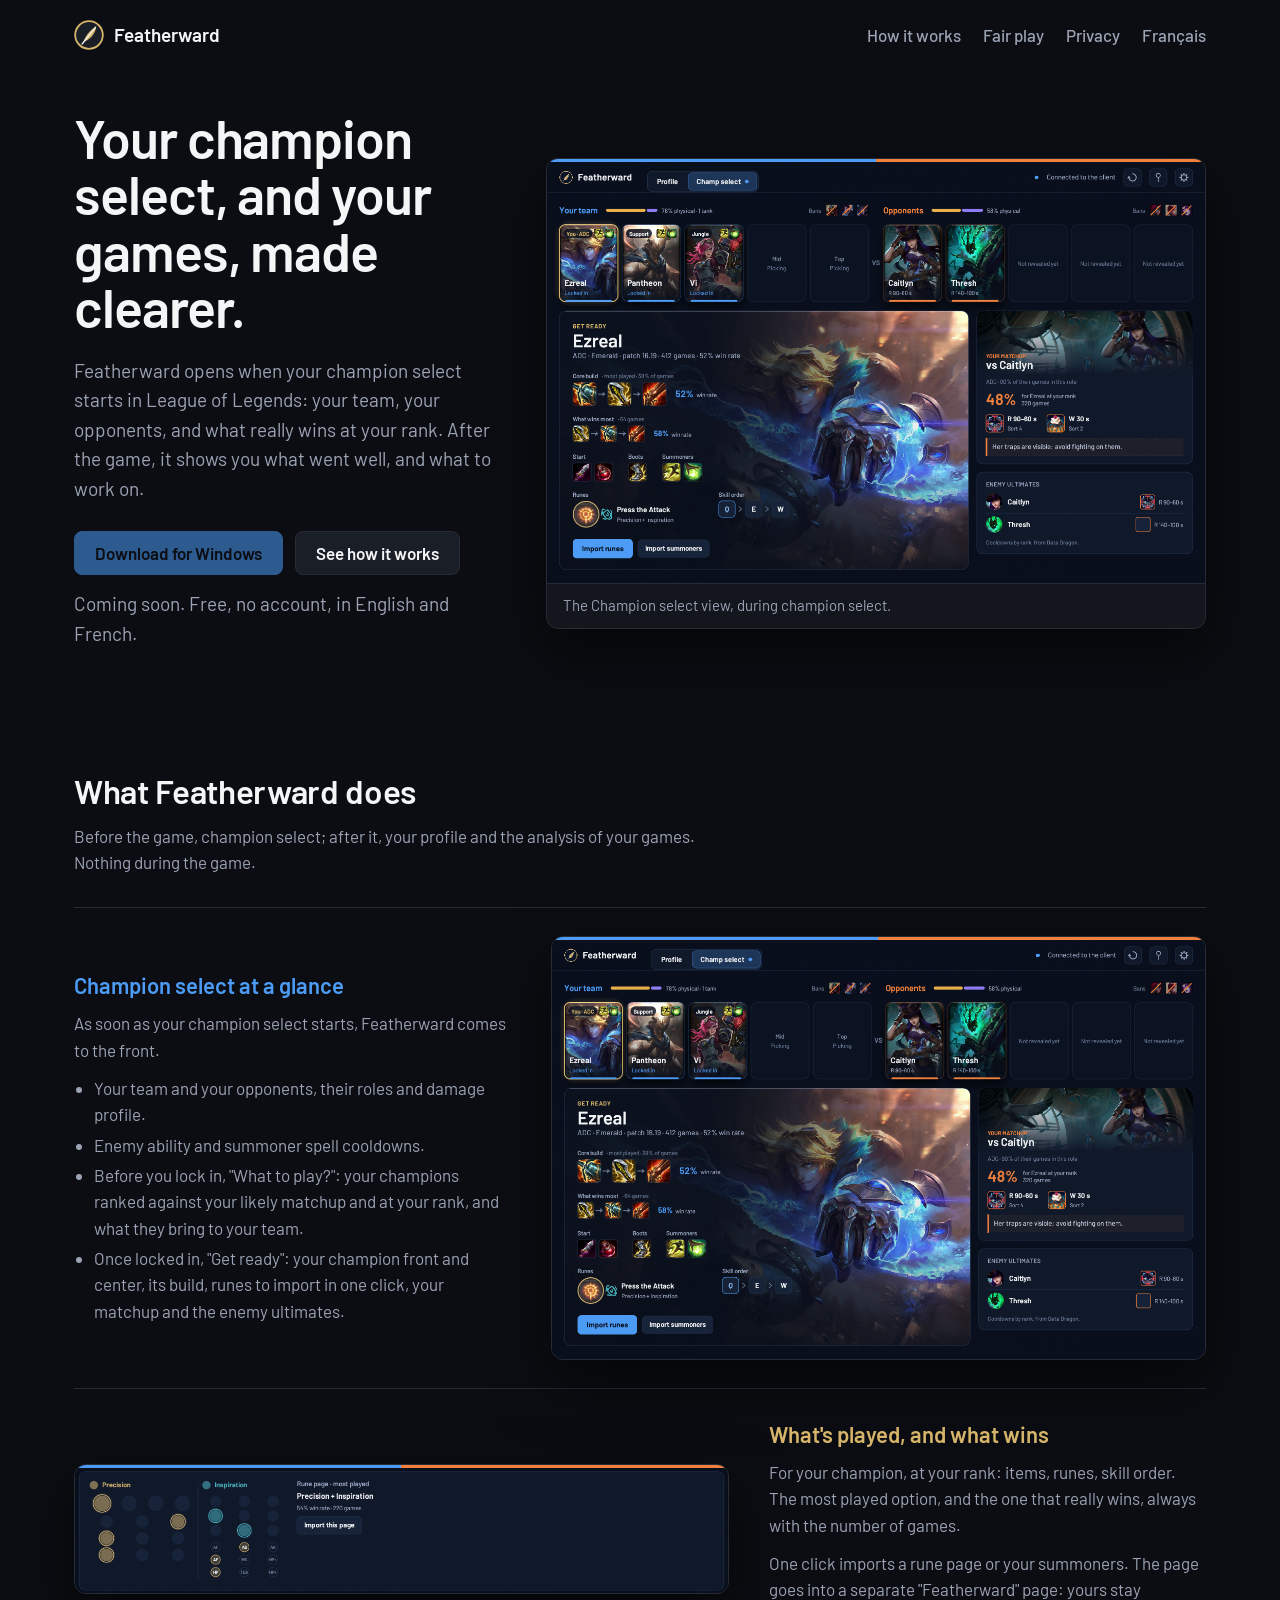
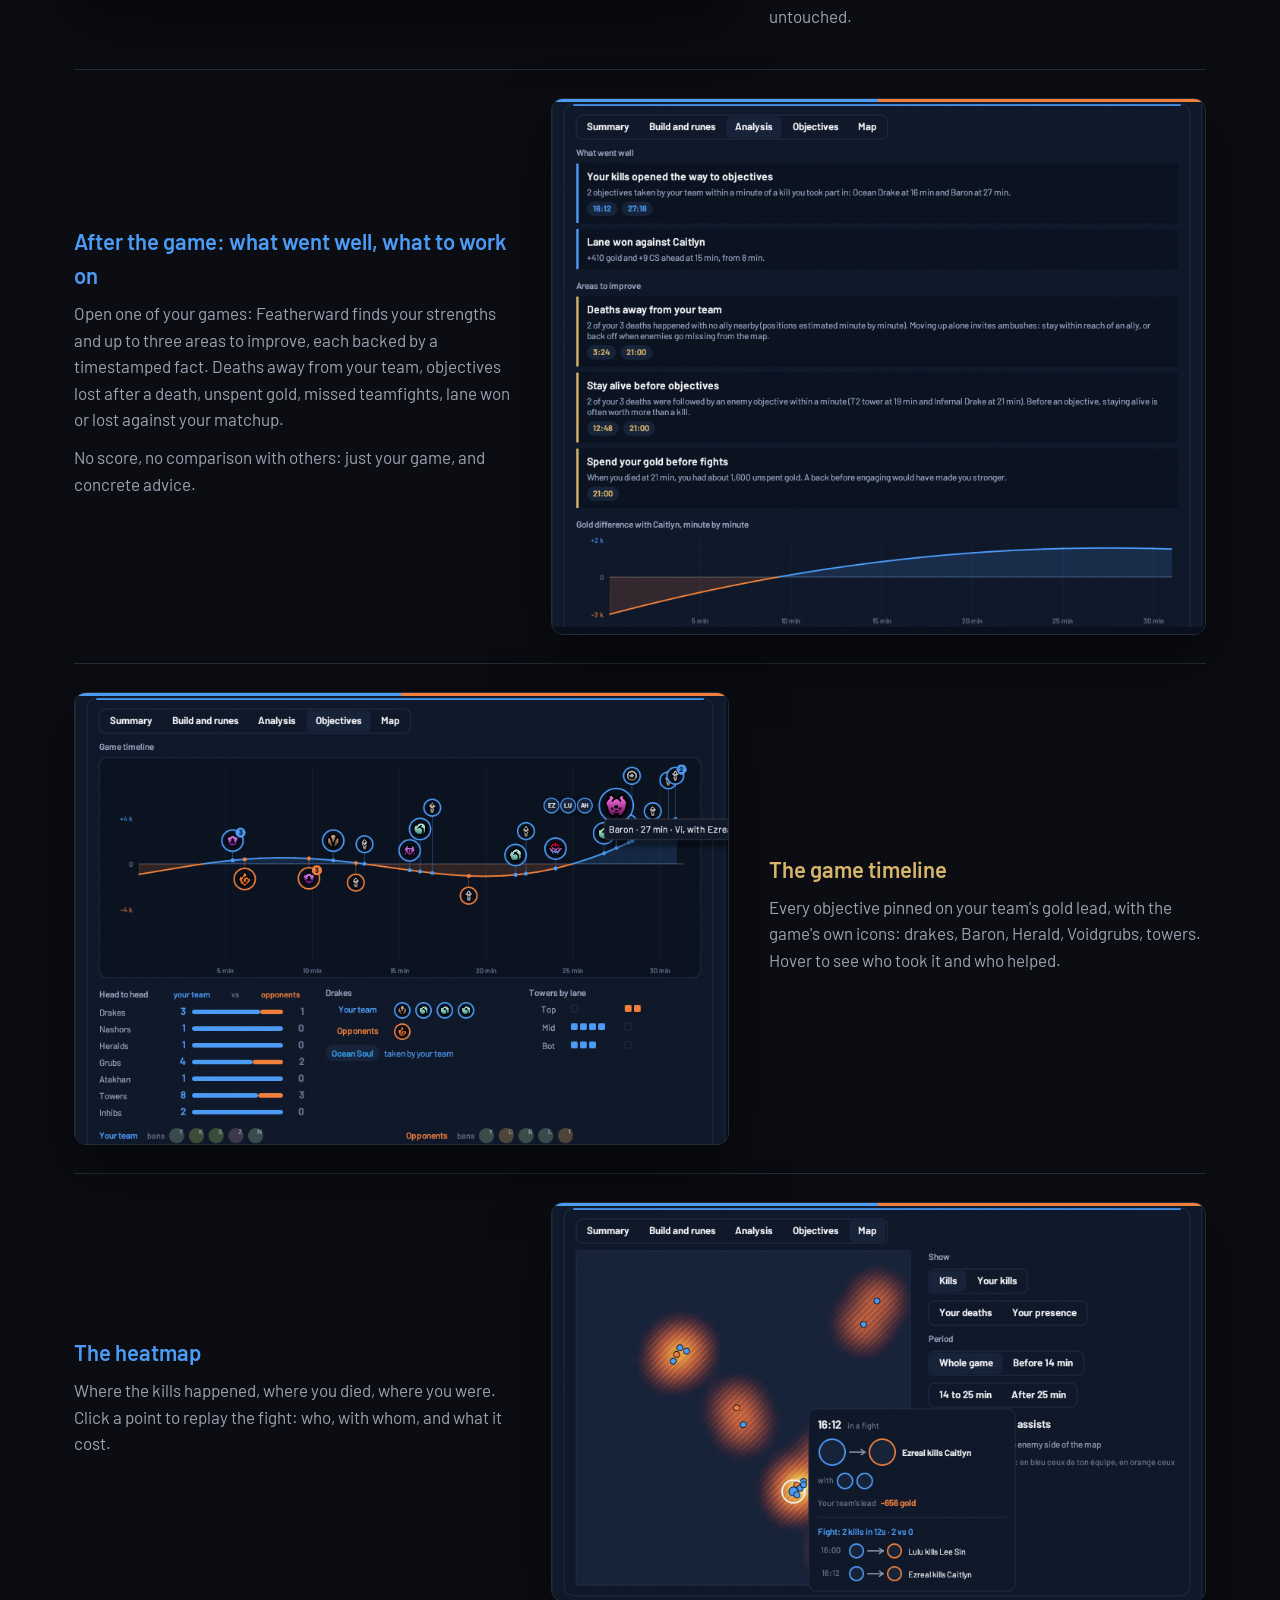
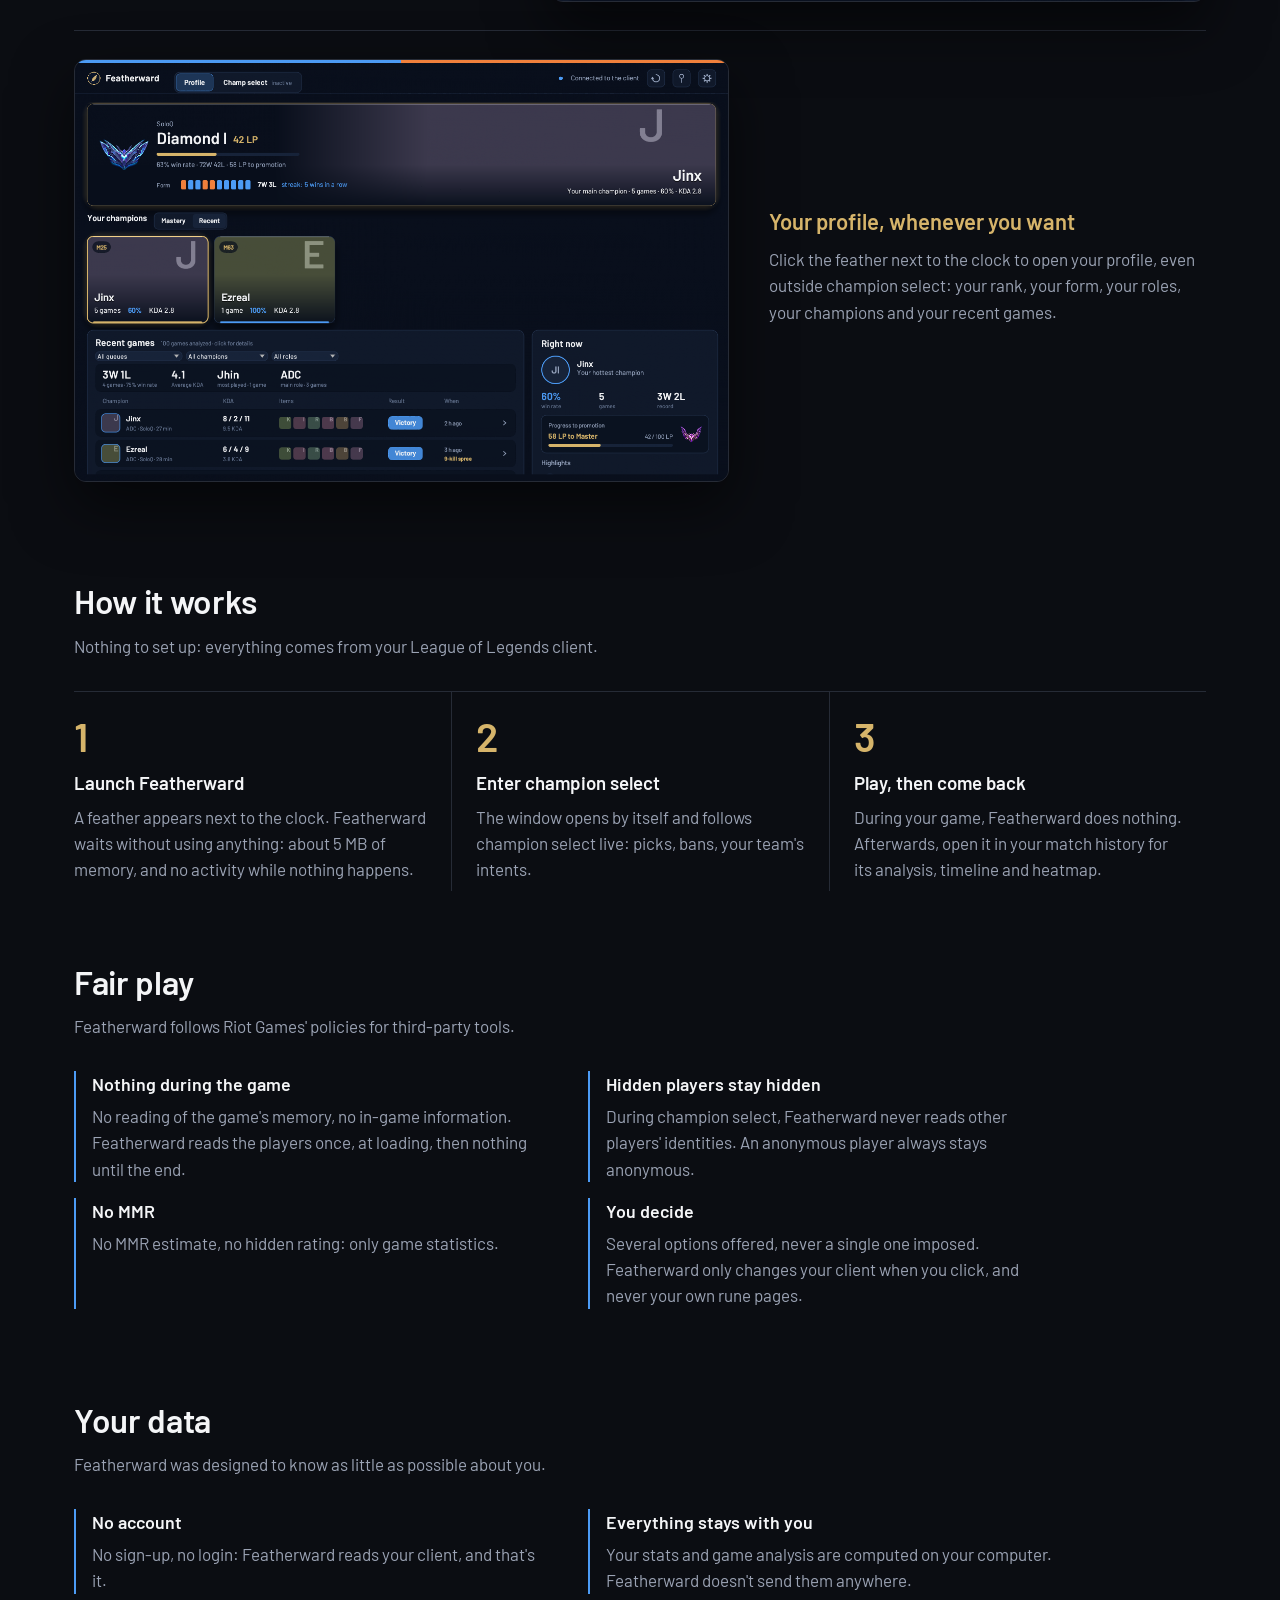
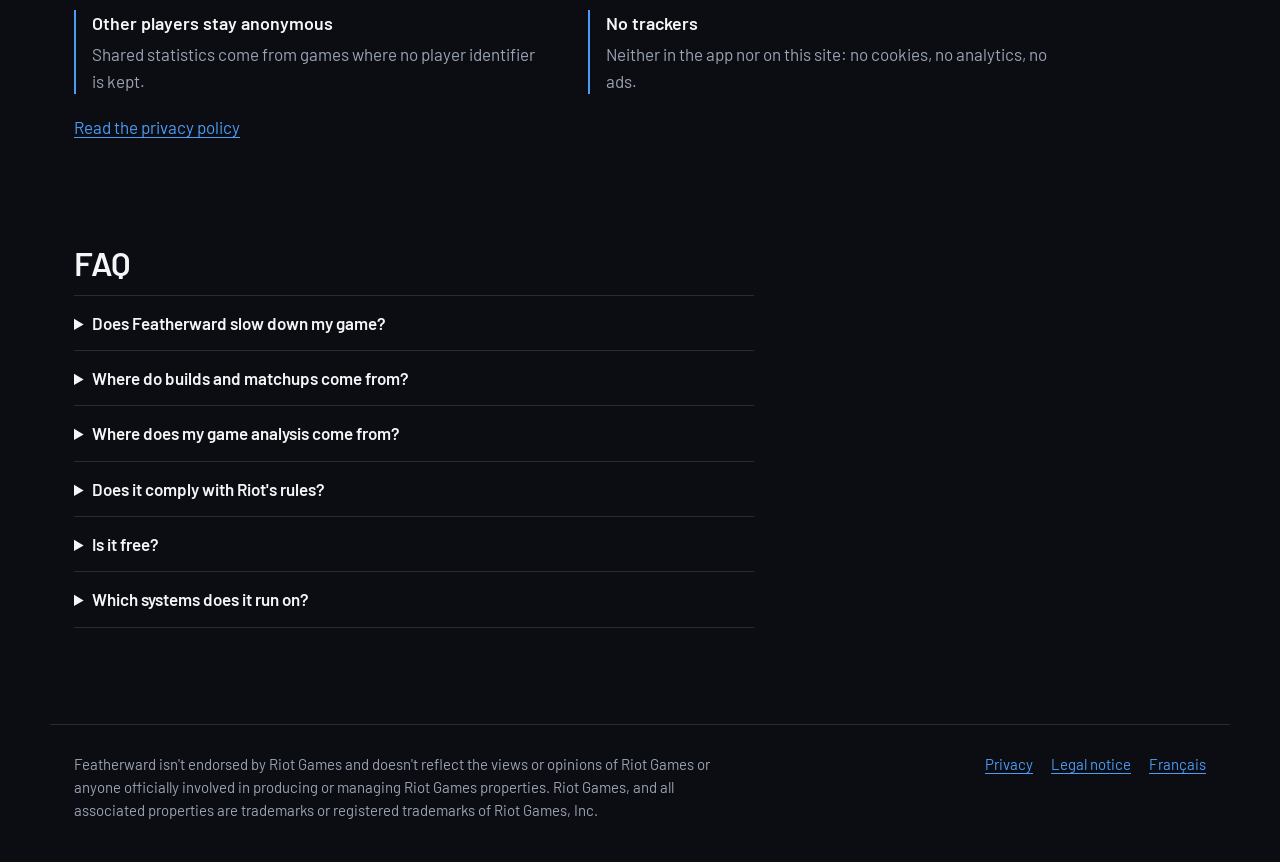
==== site/en/index.html @ 327f6524 "Site de featherward.lol Pages en français et en anglais, mentions légales et politique de confidenti" ====
<!doctype html>
<html lang="en">
<head>
<meta charset="utf-8">
<meta name="viewport" content="width=device-width, initial-scale=1">
<title>Featherward — your champion select, and your games, made clearer</title>
<meta name="description" content="Featherward opens when your champion select starts in League of Legends: your team, your opponents, what wins at your rank. After the game, it helps you improve. Lightweight, free, no account.">
<link rel="alternate" hreflang="fr" href="../index.html">
<link rel="stylesheet" href="../style.css">
<link rel="icon" href="data:image/svg+xml,%3Csvg xmlns='http://www.w3.org/2000/svg' viewBox='0 0 100 100'%3E%3Ccircle cx='50' cy='50' r='46' fill='%231a1e27' stroke='%23d6b46a' stroke-width='6'/%3E%3Cpath d='M30 76 C 40 50, 55 32, 74 22 C 72 44, 58 62, 36 72 Z' fill='%23d6b46a'/%3E%3C/svg%3E">
</head>
<body>
<a class="saut" href="#contenu">Skip to content</a>
<header>
<nav class="navigation" aria-label="Main navigation">
<a class="marque" href="index.html">
<svg width="30" height="30" viewBox="0 0 100 100" aria-hidden="true"><circle cx="50" cy="50" r="46" fill="#1a1e27" stroke="#d6b46a" stroke-width="6"/><path d="M30 76 C 40 50, 55 32, 74 22 C 72 44, 58 62, 36 72 Z" fill="#d6b46a"/><path d="M27 80 L 72 24" stroke="#f4f5f7" stroke-width="4" stroke-linecap="round"/></svg>
Featherward
</a>
<ul>
<li><a href="#how-it-works">How it works</a></li>
<li><a href="#fair-play">Fair play</a></li>
<li><a href="privacy.html">Privacy</a></li>
<li><a href="../index.html" hreflang="fr" lang="fr">Français</a></li>
</ul>
</nav>
</header>

<main id="contenu">
<section class="accueil" aria-labelledby="titre">
<div>
<h1 id="titre">Your champion select, and your games, made clearer.</h1>
<p>Featherward opens when your champion select starts in League of Legends: your team, your opponents, and what really wins at your rank. After the game, it shows you what went well, and what to work on.</p>
<div class="actions">
<a class="bouton bouton-principal" aria-disabled="true" role="link">Download for Windows</a>
<a class="bouton" href="#how-it-works">See how it works</a>
</div>
<p class="note">Coming soon. Free, no account, in English and French.</p>
</div>
<figure class="fenetre">
<img src="../captures/en/selection.png" width="1280" height="820" alt="Featherward's Champion select view once locked in: both teams in a strip, your champion front and center with its build and runes, your matchup and the enemy ultimates.">
<figcaption>The Champion select view, during champion select.</figcaption>
</figure>
</section>

<section class="section" aria-labelledby="titre-vues">
<h2 id="titre-vues">What Featherward does</h2>
<p>Before the game, champion select; after it, your profile and the analysis of your games. Nothing during the game.</p>

<article class="vue vue-allie">
<div class="vue-texte">
<h3>Champion select at a glance</h3>
<p>As soon as your champion select starts, Featherward comes to the front.</p>
<ul>
<li>Your team and your opponents, their roles and damage profile.</li>
<li>Enemy ability and summoner spell cooldowns.</li>
<li>Before you lock in, "What to play?": your champions ranked against your likely matchup and at your rank, and what they bring to your team.</li>
<li>Once locked in, "Get ready": your champion front and center, its build, runes to import in one click, your matchup and the enemy ultimates.</li>
</ul>
</div>
<figure class="fenetre">
<img src="../captures/en/selection.png" width="1280" height="820" alt="The teams, with the Matchup card comparing your champions to your lane opponent.">
</figure>
</article>

<article class="vue vue-toi">
<div class="vue-texte">
<h3>What's played, and what wins</h3>
<p>For your champion, at your rank: items, runes, skill order. The most played option, and the one that really wins, always with the number of games.</p>
<p>One click imports a rune page or your summoners. The page goes into a separate "Featherward" page: yours stay untouched.</p>
</div>
<figure class="fenetre">
<img src="../captures/en/runes.png" width="1248" height="240" alt="A recommended rune page, drawn like in the client, with its import button.">
</figure>
</article>

<article class="vue vue-allie">
<div class="vue-texte">
<h3>After the game: what went well, what to work on</h3>
<p>Open one of your games: Featherward finds your strengths and up to three areas to improve, each backed by a timestamped fact. Deaths away from your team, objectives lost after a death, unspent gold, missed teamfights, lane won or lost against your matchup.</p>
<p>No score, no comparison with others: just your game, and concrete advice.</p>
</div>
<figure class="fenetre">
<img src="../captures/en/analyse.png" width="860" height="700" alt="A game's Analysis tab: strengths, areas to improve and gold difference with your matchup.">
</figure>
</article>

<article class="vue vue-toi">
<div class="vue-texte">
<h3>The game timeline</h3>
<p>Every objective pinned on your team's gold lead, with the game's own icons: drakes, Baron, Herald, Voidgrubs, towers. Hover to see who took it and who helped.</p>
</div>
<figure class="fenetre">
<img src="../captures/en/objectifs.png" width="860" height="590" alt="A game's timeline: objectives taken by each team on the gold lead curve.">
</figure>
</article>

<article class="vue vue-allie">
<div class="vue-texte">
<h3>The heatmap</h3>
<p>Where the kills happened, where you died, where you were. Click a point to replay the fight: who, with whom, and what it cost.</p>
</div>
<figure class="fenetre">
<img src="../captures/en/carte.png" width="860" height="520" alt="A game's heatmap, with a kill's card open.">
</figure>
</article>

<article class="vue vue-toi">
<div class="vue-texte">
<h3>Your profile, whenever you want</h3>
<p>Click the feather next to the clock to open your profile, even outside champion select: your rank, your form, your roles, your champions and your recent games.</p>
</div>
<figure class="fenetre">
<img src="../captures/en/profil.png" width="1280" height="820" alt="The Profile view: rank, form over the last ten games, roles, champions and match history.">
</figure>
</article>
</section>

<section class="section" id="how-it-works" aria-labelledby="titre-fonctionnement">
<h2 id="titre-fonctionnement">How it works</h2>
<p>Nothing to set up: everything comes from your League of Legends client.</p>
<ol class="etapes">
<li>
<h3>Launch Featherward</h3>
<p>A feather appears next to the clock. Featherward waits without using anything: about 5 MB of memory, and no activity while nothing happens.</p>
</li>
<li>
<h3>Enter champion select</h3>
<p>The window opens by itself and follows champion select live: picks, bans, your team's intents.</p>
</li>
<li>
<h3>Play, then come back</h3>
<p>During your game, Featherward does nothing. Afterwards, open it in your match history for its analysis, timeline and heatmap.</p>
</li>
</ol>
</section>

<section class="section" id="fair-play" aria-labelledby="titre-fair-play">
<h2 id="titre-fair-play">Fair play</h2>
<p>Featherward follows Riot Games' policies for third-party tools.</p>
<div class="engagements">
<div><h3>Nothing during the game</h3><p>No reading of the game's memory, no in-game information. Featherward reads the players once, at loading, then nothing until the end.</p></div>
<div><h3>Hidden players stay hidden</h3><p>During champion select, Featherward never reads other players' identities. An anonymous player always stays anonymous.</p></div>
<div><h3>No MMR</h3><p>No MMR estimate, no hidden rating: only game statistics.</p></div>
<div><h3>You decide</h3><p>Several options offered, never a single one imposed. Featherward only changes your client when you click, and never your own rune pages.</p></div>
</div>
</section>

<section class="section" aria-labelledby="titre-donnees">
<h2 id="titre-donnees">Your data</h2>
<p>Featherward was designed to know as little as possible about you.</p>
<div class="engagements">
<div><h3>No account</h3><p>No sign-up, no login: Featherward reads your client, and that's it.</p></div>
<div><h3>Everything stays with you</h3><p>Your stats and game analysis are computed on your computer. Featherward doesn't send them anywhere.</p></div>
<div><h3>Other players stay anonymous</h3><p>Shared statistics come from games where no player identifier is kept.</p></div>
<div><h3>No trackers</h3><p>Neither in the app nor on this site: no cookies, no analytics, no ads.</p></div>
</div>
<p><a href="privacy.html">Read the privacy policy</a></p>
</section>

<section class="section faq" aria-labelledby="titre-faq">
<h2 id="titre-faq">FAQ</h2>
<details>
<summary>Does Featherward slow down my game?</summary>
<p>No. At rest it uses about 5 MB of memory and no CPU. Its window only exists during champion select, or when you open it yourself; when opened by champion select, it closes before your game.</p>
</details>
<details>
<summary>Where do builds and matchups come from?</summary>
<p>From recent ranked games, at your rank and on your server, fetched through Riot's official API and aggregated. The number of games is always shown, and an option played too few times is never presented as "the one that wins".</p>
</details>
<details>
<summary>Where does my game analysis come from?</summary>
<p>From your League of Legends client, which keeps the details and timeline of your last 20 games. Featherward reads them when you open a game, and does all the work on your computer.</p>
</details>
<details>
<summary>Does it comply with Riot's rules?</summary>
<p>Featherward is designed to follow Riot's policies for third-party tools: it only shows what the client already shows or general statistics, never reveals hidden players, never decides for you, and does nothing during your game.</p>
</details>
<details>
<summary>Is it free?</summary>
<p>Yes, entirely.</p>
</details>
<details>
<summary>Which systems does it run on?</summary>
<p>Windows, where the League of Legends client runs. In English and French, following your client's language.</p>
</details>
</section>
</main>

<footer class="pied">
<p>Featherward isn't endorsed by Riot Games and doesn't reflect the views or opinions of Riot Games or anyone officially involved in producing or managing Riot Games properties. Riot Games, and all associated properties are trademarks or registered trademarks of Riot Games, Inc.</p>
<ul>
<li><a href="privacy.html">Privacy</a></li>
<li><a href="legal.html">Legal notice</a></li>
<li><a href="../index.html" hreflang="fr" lang="fr">Français</a></li>
</ul>
</footer>
</body>
</html>
---- site/style.css ----
/* Featherward — site de présentation.
   Mêmes couleurs et même police que l'application : le site montre le
   produit, il ne doit pas ressembler à autre chose. La police est servie
   par le site lui-même (aucun appel à un service tiers). */

@font-face {
  font-family: "Barlow";
  src: url("polices/Barlow-Regular.ttf") format("truetype");
  font-weight: 400;
  font-display: swap;
}
@font-face {
  font-family: "Barlow";
  src: url("polices/Barlow-Medium.ttf") format("truetype");
  font-weight: 500;
  font-display: swap;
}
@font-face {
  font-family: "Barlow";
  src: url("polices/Barlow-SemiBold.ttf") format("truetype");
  font-weight: 600;
  font-display: swap;
}

:root {
  --encre: #0b0d12;
  --surface: #13161d;
  --surface-2: #1a1e27;
  --filet: #262b36;
  --texte: #f4f5f7;
  --secondaire: #9ba3b4;
  --or: #d6b46a;
  --allie: #4c9bf5;
  --adverse: #f0803c;
  --mesure: 68ch;
  color-scheme: dark;
}

* { box-sizing: border-box; }

html {
  background: var(--encre);
  color: var(--texte);
  font-family: "Barlow", system-ui, sans-serif;
  font-size: 17px;
  line-height: 1.55;
  -webkit-text-size-adjust: 100%;
}

body { margin: 0; }

img { max-width: 100%; height: auto; display: block; }

a { color: var(--allie); text-underline-offset: 3px; }
a:hover { color: var(--texte); }

:focus-visible {
  outline: 2px solid var(--or);
  outline-offset: 3px;
  border-radius: 4px;
}

.saut {
  position: absolute;
  left: -9999px;
}
.saut:focus { left: 16px; top: 12px; background: var(--surface); padding: 8px 12px; }

/* --- Barre de navigation */

.navigation {
  display: flex;
  align-items: center;
  gap: 28px;
  max-width: 1180px;
  margin: 0 auto;
  padding: 20px 24px;
}
.marque {
  display: flex;
  align-items: center;
  gap: 10px;
  color: var(--texte);
  text-decoration: none;
  font-weight: 600;
  font-size: 19px;
}
.navigation ul {
  display: flex;
  gap: 22px;
  margin: 0 0 0 auto;
  padding: 0;
  list-style: none;
}
.navigation ul a {
  color: var(--secondaire);
  text-decoration: none;
  font-weight: 500;
}
.navigation ul a:hover,
.navigation ul a[aria-current="page"] { color: var(--texte); }

/* --- Accueil : le produit d'abord */

.accueil {
  max-width: 1180px;
  margin: 0 auto;
  padding: 40px 24px 24px;
  display: grid;
  grid-template-columns: minmax(0, 0.9fr) minmax(0, 1.4fr);
  gap: 48px;
  align-items: center;
}
.accueil h1 {
  font-size: clamp(2.2rem, 4.2vw, 3.4rem);
  line-height: 1.05;
  font-weight: 600;
  letter-spacing: -0.02em;
  margin: 0 0 20px;
  max-width: 14ch;
}
.accueil p {
  color: var(--secondaire);
  font-size: 1.12rem;
  margin: 0 0 28px;
  max-width: 44ch;
}
.actions { display: flex; gap: 12px; flex-wrap: wrap; align-items: center; }

.bouton {
  display: inline-flex;
  align-items: center;
  height: 44px;
  padding: 0 20px;
  border-radius: 8px;
  font: inherit;
  font-weight: 600;
  text-decoration: none;
  border: 1px solid var(--filet);
  background: var(--surface-2);
  color: var(--texte);
}
.bouton-principal { background: var(--allie); border-color: var(--allie); color: var(--encre); }
.bouton[aria-disabled="true"] { opacity: 0.55; cursor: not-allowed; }
.note { color: var(--secondaire); font-size: 0.9rem; }
.actions + .note { margin-top: 14px; }

/* La capture, cadrée comme la fenêtre de l'application : la ligne bleue et
   orange rappelle les deux équipes, fil rouge de la page. */
.fenetre {
  margin: 0;
  border-radius: 12px;
  overflow: hidden;
  border: 1px solid var(--filet);
  box-shadow: 0 24px 60px rgba(0, 0, 0, 0.55);
  background: var(--surface);
}
.fenetre::before {
  content: "";
  display: block;
  height: 3px;
  background: linear-gradient(90deg, var(--allie) 0 50%, var(--adverse) 50% 100%);
}
.fenetre figcaption {
  padding: 10px 16px;
  color: var(--secondaire);
  font-size: 0.88rem;
  border-top: 1px solid var(--filet);
}

/* --- Sections */

.section {
  max-width: 1180px;
  margin: 0 auto;
  padding: 72px 24px 0;
}
.section h2 {
  font-size: clamp(1.6rem, 2.6vw, 2.1rem);
  font-weight: 600;
  letter-spacing: -0.01em;
  line-height: 1.15;
  margin: 0 0 12px;
}
.section > p { color: var(--secondaire); max-width: var(--mesure); margin: 0 0 32px; }

/* Ce que fait Featherward : texte et capture alternés, pas de cartes en série. */
.vue {
  display: grid;
  grid-template-columns: minmax(0, 1fr) minmax(0, 1.5fr);
  gap: 40px;
  align-items: center;
  padding: 28px 0;
  border-top: 1px solid var(--filet);
}
.vue:nth-of-type(even) { grid-template-columns: minmax(0, 1.5fr) minmax(0, 1fr); }
.vue:nth-of-type(even) .vue-texte { order: 2; }
.vue h3 { font-size: 1.3rem; font-weight: 600; margin: 0 0 8px; }
.vue p { color: var(--secondaire); margin: 0 0 12px; max-width: 48ch; }
.vue ul { margin: 0; padding-left: 20px; color: var(--secondaire); max-width: 48ch; }
.vue li { margin: 4px 0; }
.vue-allie h3 { color: var(--allie); }
.vue-adverse h3 { color: var(--adverse); }
.vue-toi h3 { color: var(--or); }

/* Comment ça marche : une vraie séquence, d'où les numéros. */
.etapes {
  list-style: none;
  counter-reset: etape;
  margin: 0;
  padding: 0;
  display: grid;
  grid-template-columns: repeat(3, minmax(0, 1fr));
  gap: 0;
  border-top: 1px solid var(--filet);
}
.etapes li {
  counter-increment: etape;
  padding: 24px 24px 8px 0;
}
.etapes li + li { padding-left: 24px; border-left: 1px solid var(--filet); }
.etapes li::before {
  content: counter(etape);
  display: block;
  font-size: 2.4rem;
  font-weight: 600;
  line-height: 1;
  color: var(--or);
  margin-bottom: 12px;
}
.etapes h3 { font-size: 1.1rem; font-weight: 600; margin: 0 0 6px; }
.etapes p { color: var(--secondaire); margin: 0; }

/* Tes données : l'engagement, en clair. */
.engagements {
  display: grid;
  grid-template-columns: repeat(2, minmax(0, 1fr));
  gap: 16px 48px;
  margin: 0 0 20px;
  max-width: 980px;
}
.engagements div { border-left: 2px solid var(--allie); padding-left: 16px; }
.engagements h3 { margin: 0 0 4px; font-size: 1.05rem; font-weight: 600; }
.engagements p { margin: 0; color: var(--secondaire); }

/* Questions fréquentes : un clic pour déplier. */
.faq details { border-top: 1px solid var(--filet); padding: 14px 0; max-width: var(--mesure); }
.faq details:last-child { border-bottom: 1px solid var(--filet); }
.faq summary { cursor: pointer; font-weight: 600; }
.faq details p { color: var(--secondaire); margin: 10px 0 0; }

/* --- Pages de texte (confidentialité, mentions légales) */

.texte {
  max-width: calc(var(--mesure) + 48px);
  margin: 0 auto;
  padding: 32px 24px 0;
}
.texte h1 { font-size: 2.2rem; font-weight: 600; letter-spacing: -0.01em; margin: 0 0 8px; }
.texte h2 { font-size: 1.3rem; font-weight: 600; margin: 40px 0 8px; }
.texte p, .texte li { color: var(--secondaire); }
.texte strong { color: var(--texte); font-weight: 600; }
.texte table { border-collapse: collapse; width: 100%; margin: 12px 0; font-size: 0.95rem; }
.texte th, .texte td { text-align: left; padding: 8px 10px; border-bottom: 1px solid var(--filet); vertical-align: top; }
.texte th { color: var(--texte); font-weight: 600; }
.texte td { color: var(--secondaire); }
.maj { color: var(--secondaire); font-size: 0.9rem; }
.a-completer { background: rgba(240, 128, 60, 0.18); color: var(--adverse); padding: 0 4px; border-radius: 3px; }

/* --- Pied de page */

.pied {
  max-width: 1180px;
  margin: 96px auto 0;
  padding: 28px 24px 40px;
  border-top: 1px solid var(--filet);
  color: var(--secondaire);
  font-size: 0.88rem;
  display: grid;
  grid-template-columns: minmax(0, 1fr) auto;
  gap: 24px;
}
.pied ul { list-style: none; margin: 0; padding: 0; display: flex; gap: 18px; }
.pied p { margin: 0; max-width: 80ch; }

/* --- Petits écrans */

@media (max-width: 860px) {
  .accueil, .vue, .vue:nth-of-type(even) { grid-template-columns: minmax(0, 1fr); }
  .vue:nth-of-type(even) .vue-texte { order: 0; }
  .etapes { grid-template-columns: minmax(0, 1fr); }
  .etapes li + li { padding-left: 0; border-left: 0; border-top: 1px solid var(--filet); }
  .engagements { grid-template-columns: minmax(0, 1fr); }
  .pied { grid-template-columns: minmax(0, 1fr); }
  .navigation { flex-wrap: wrap; gap: 12px 24px; }
  .navigation ul { margin-left: 0; }
}

@media (prefers-reduced-motion: reduce) {
  * { scroll-behavior: auto !important; }
}
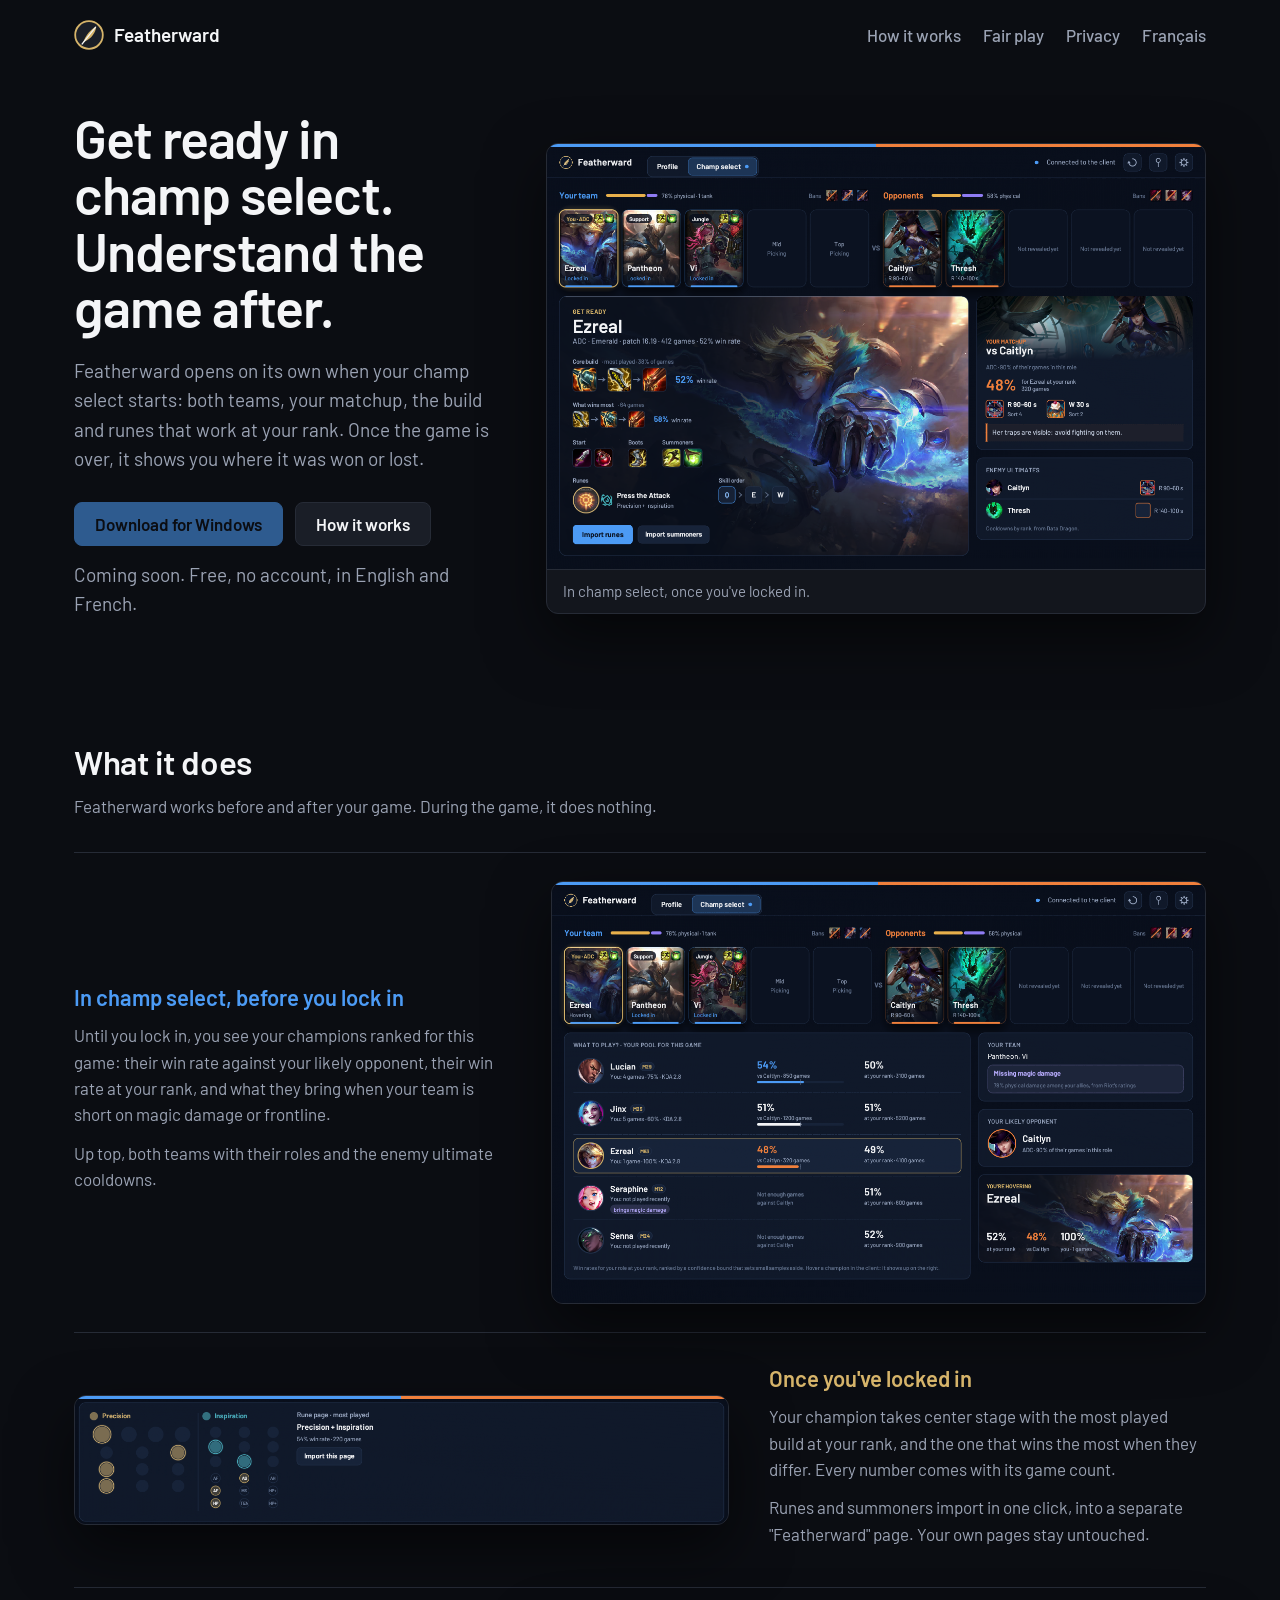
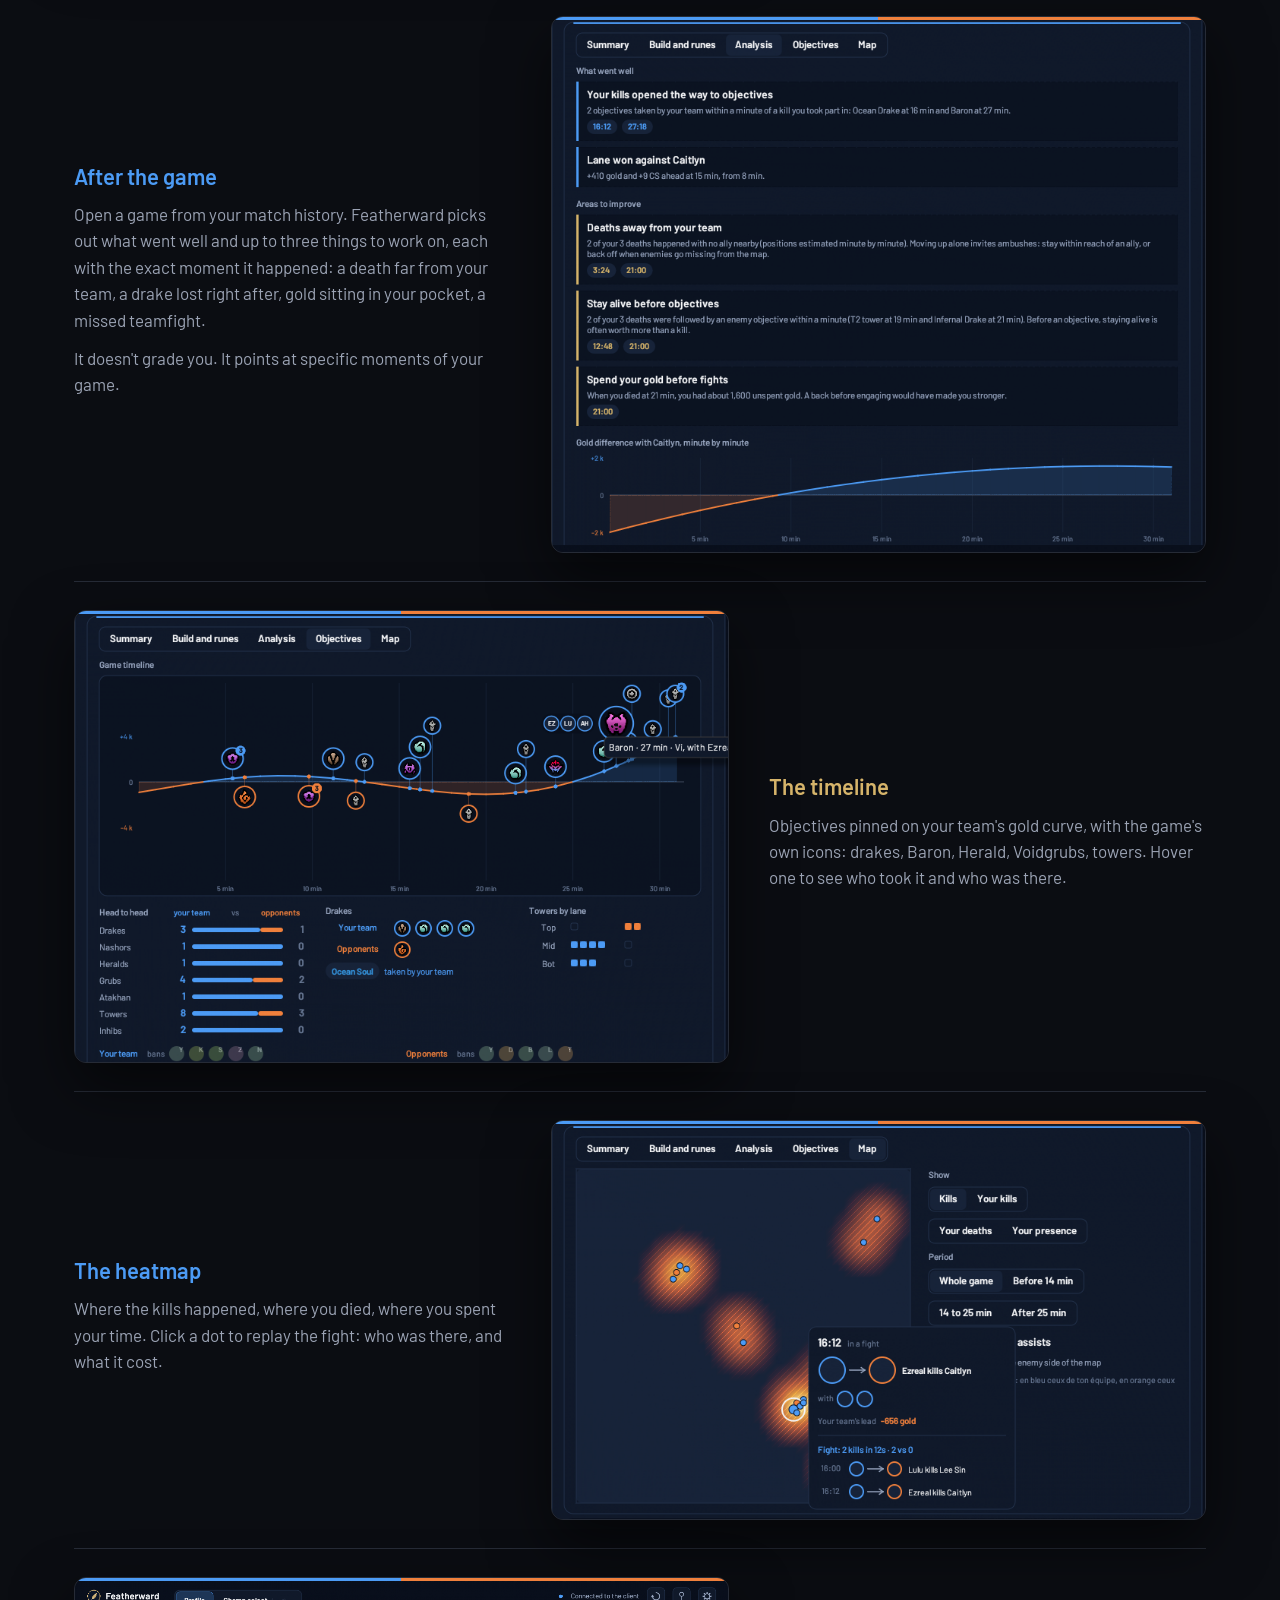
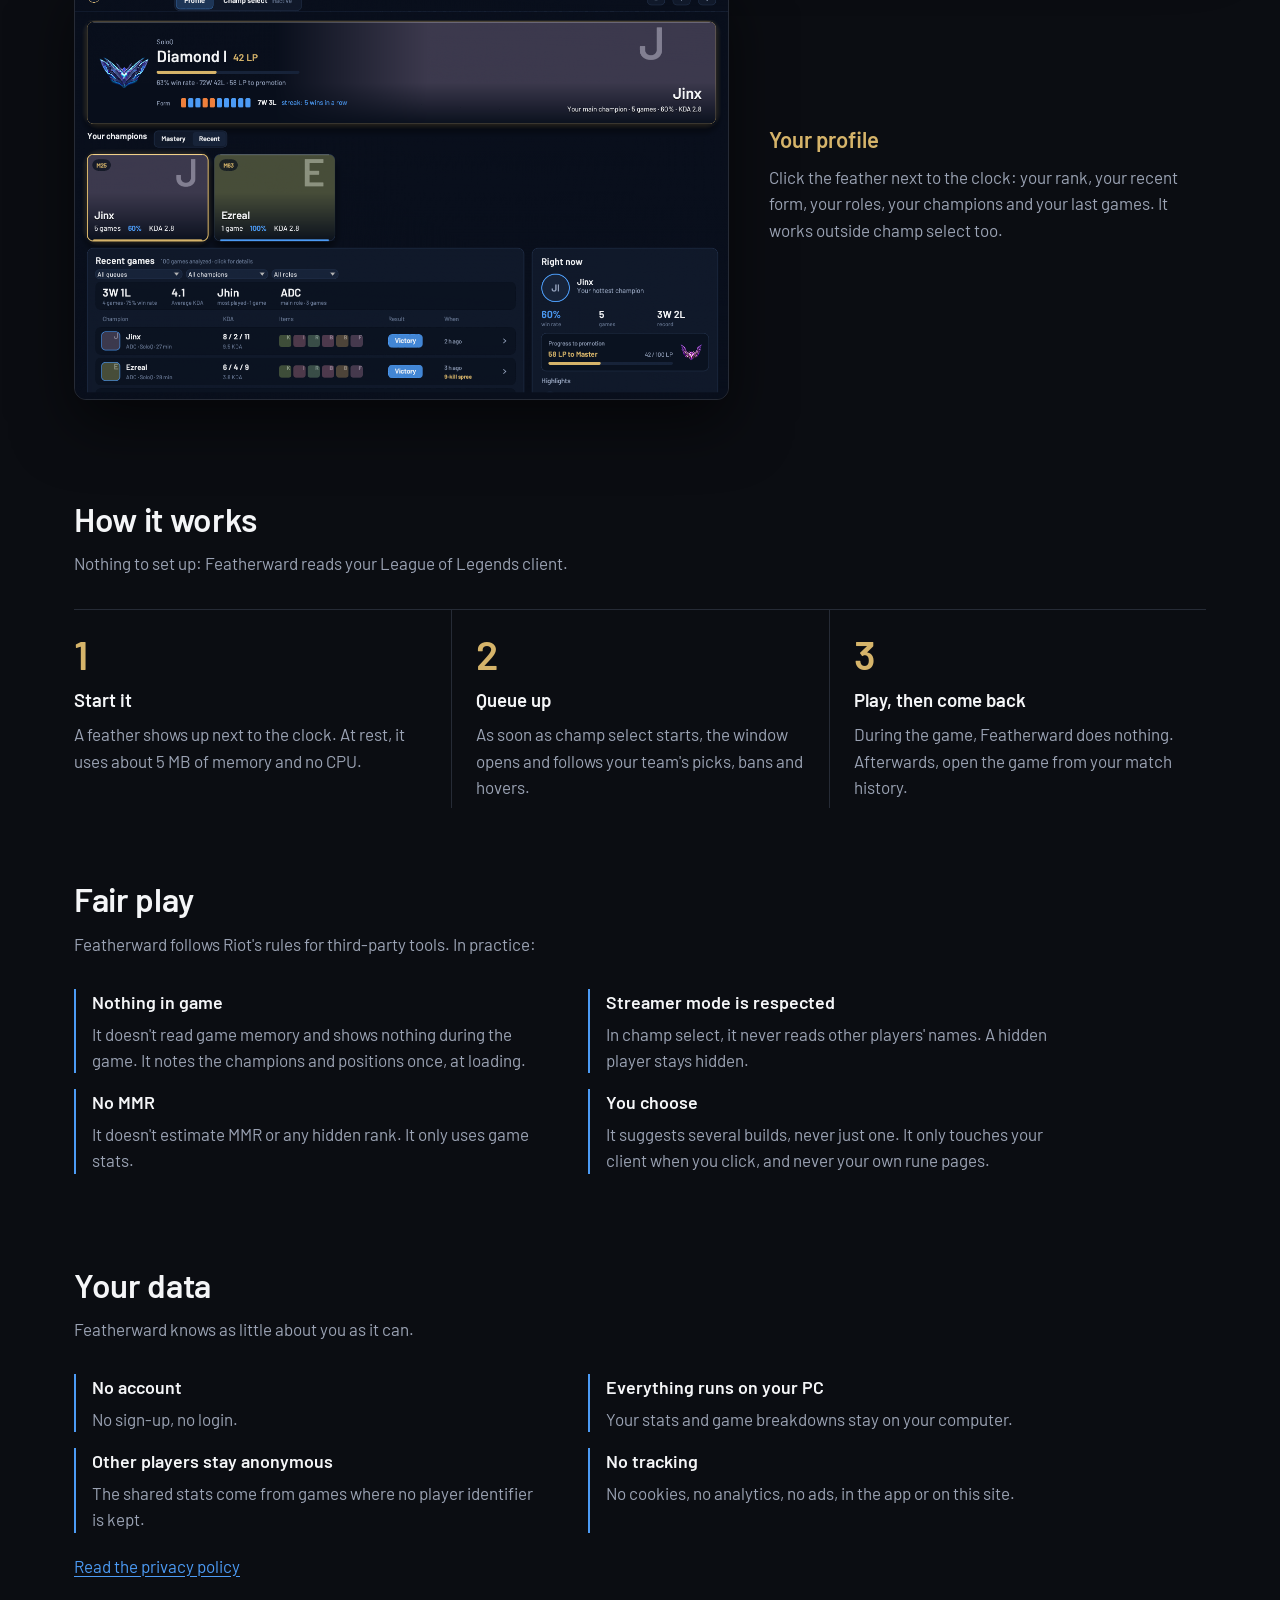
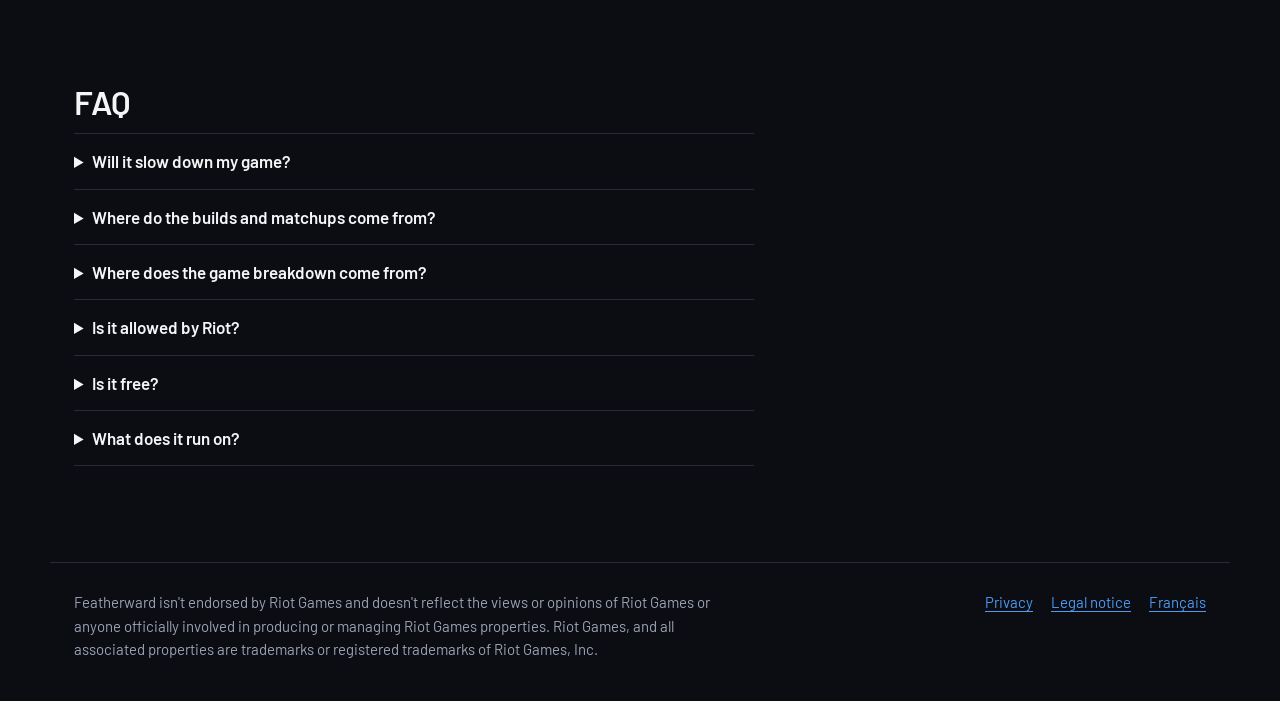
==== commit a2bb24e8: "Textes du site réécrits, adresse de contact réparée, CSP - Accueil en français et en anglais réécrit" ====
--- a/site/en/index.html
+++ b/site/en/index.html
@@ -3,8 +3,10 @@
 <head>
 <meta charset="utf-8">
 <meta name="viewport" content="width=device-width, initial-scale=1">
-<title>Featherward — your champion select, and your games, made clearer</title>
-<meta name="description" content="Featherward opens when your champion select starts in League of Legends: your team, your opponents, what wins at your rank. After the game, it helps you improve. Lightweight, free, no account.">
+<meta http-equiv="Content-Security-Policy" content="default-src 'none'; img-src 'self' data:; style-src 'self'; font-src 'self'; base-uri 'none'; form-action 'none'">
+<meta name="referrer" content="no-referrer">
+<title>Featherward: get ready in champ select, understand your games</title>
+<meta name="description" content="Featherward helps you in champion select (builds, runes, matchups) and breaks down your League of Legends games afterwards. Free, lightweight, no account.">
 <link rel="alternate" hreflang="fr" href="../index.html">
 <link rel="stylesheet" href="../style.css">
 <link rel="icon" href="data:image/svg+xml,%3Csvg xmlns='http://www.w3.org/2000/svg' viewBox='0 0 100 100'%3E%3Ccircle cx='50' cy='50' r='46' fill='%231a1e27' stroke='%23d6b46a' stroke-width='6'/%3E%3Cpath d='M30 76 C 40 50, 55 32, 74 22 C 72 44, 58 62, 36 72 Z' fill='%23d6b46a'/%3E%3C/svg%3E">
@@ -29,66 +31,61 @@
 <main id="contenu">
 <section class="accueil" aria-labelledby="titre">
 <div>
-<h1 id="titre">Your champion select, and your games, made clearer.</h1>
-<p>Featherward opens when your champion select starts in League of Legends: your team, your opponents, and what really wins at your rank. After the game, it shows you what went well, and what to work on.</p>
+<h1 id="titre">Get ready in champ select. Understand the game after.</h1>
+<p>Featherward opens on its own when your champ select starts: both teams, your matchup, the build and runes that work at your rank. Once the game is over, it shows you where it was won or lost.</p>
 <div class="actions">
 <a class="bouton bouton-principal" aria-disabled="true" role="link">Download for Windows</a>
-<a class="bouton" href="#how-it-works">See how it works</a>
+<a class="bouton" href="#how-it-works">How it works</a>
 </div>
 <p class="note">Coming soon. Free, no account, in English and French.</p>
 </div>
 <figure class="fenetre">
-<img src="../captures/en/selection.png" width="1280" height="820" alt="Featherward's Champion select view once locked in: both teams in a strip, your champion front and center with its build and runes, your matchup and the enemy ultimates.">
-<figcaption>The Champion select view, during champion select.</figcaption>
+<img src="../captures/en/selection.png" width="1280" height="820" alt="Featherward's champion select view once locked in: both teams, your champion with its build and runes, your matchup and the enemy ultimates.">
+<figcaption>In champ select, once you've locked in.</figcaption>
 </figure>
 </section>
 
 <section class="section" aria-labelledby="titre-vues">
-<h2 id="titre-vues">What Featherward does</h2>
-<p>Before the game, champion select; after it, your profile and the analysis of your games. Nothing during the game.</p>
+<h2 id="titre-vues">What it does</h2>
+<p>Featherward works before and after your game. During the game, it does nothing.</p>
 
 <article class="vue vue-allie">
 <div class="vue-texte">
-<h3>Champion select at a glance</h3>
-<p>As soon as your champion select starts, Featherward comes to the front.</p>
-<ul>
-<li>Your team and your opponents, their roles and damage profile.</li>
-<li>Enemy ability and summoner spell cooldowns.</li>
-<li>Before you lock in, "What to play?": your champions ranked against your likely matchup and at your rank, and what they bring to your team.</li>
-<li>Once locked in, "Get ready": your champion front and center, its build, runes to import in one click, your matchup and the enemy ultimates.</li>
-</ul>
+<h3>In champ select, before you lock in</h3>
+<p>Until you lock in, you see your champions ranked for this game: their win rate against your likely opponent, their win rate at your rank, and what they bring when your team is short on magic damage or frontline.</p>
+<p>Up top, both teams with their roles and the enemy ultimate cooldowns.</p>
 </div>
 <figure class="fenetre">
-<img src="../captures/en/selection.png" width="1280" height="820" alt="The teams, with the Matchup card comparing your champions to your lane opponent.">
+<img src="../captures/en/selection-avant.png" width="1280" height="820" alt="Before locking in: your pool ranked against your likely opponent and at your rank, what your team is missing and the champion you're hovering.">
 </figure>
 </article>
 
 <article class="vue vue-toi">
 <div class="vue-texte">
-<h3>What's played, and what wins</h3>
-<p>For your champion, at your rank: items, runes, skill order. The most played option, and the one that really wins, always with the number of games.</p>
-<p>One click imports a rune page or your summoners. The page goes into a separate "Featherward" page: yours stay untouched.</p>
+<h3>Once you've locked in</h3>
+<p>Your champion takes center stage with the most played build at your rank, and the one that wins the most when they differ. Every number comes with its game count.</p>
+<p>Runes and summoners import in one click, into a separate "Featherward" page. Your own pages stay untouched.</p>
 </div>
 <figure class="fenetre">
-<img src="../captures/en/runes.png" width="1248" height="240" alt="A recommended rune page, drawn like in the client, with its import button.">
+<img src="../captures/en/runes.png" width="1248" height="240" alt="A suggested rune page, drawn like in the client, with its import button.">
 </figure>
 </article>
 
 <article class="vue vue-allie">
 <div class="vue-texte">
-<h3>After the game: what went well, what to work on</h3>
-<p>Open one of your games: Featherward finds your strengths and up to three areas to improve, each backed by a timestamped fact. Deaths away from your team, objectives lost after a death, unspent gold, missed teamfights, lane won or lost against your matchup.</p>
-<p>No score, no comparison with others: just your game, and concrete advice.</p>
+<h3>After the game</h3>
+<p>Open a game from your match history. Featherward picks out what went well and up to three things to work on, each with the exact moment it happened: a death far from your team, a drake lost right after, gold sitting in your pocket, a missed teamfight.</p>
+<p>It doesn't grade you. It points at specific moments of your game.</p>
 </div>
 <figure class="fenetre">
-<img src="../captures/en/analyse.png" width="860" height="700" alt="A game's Analysis tab: strengths, areas to improve and gold difference with your matchup.">
+<img src="../captures/en/analyse.png" width="860" height="700" alt="A game's Analysis tab: strengths, things to work on and gold difference with your matchup.">
 </figure>
 </article>
 
 <article class="vue vue-toi">
 <div class="vue-texte">
-<h3>The game timeline</h3>
-<p>Every objective pinned on your team's gold lead, with the game's own icons: drakes, Baron, Herald, Voidgrubs, towers. Hover to see who took it and who helped.</p>
+<h3>The timeline</h3>
+<p>Objectives pinned on your team's gold curve, with the game's own icons: drakes, Baron, Herald, Voidgrubs, towers. Hover one to see who took it and who was there.</p>
 </div>
 <figure class="fenetre">
 <img src="../captures/en/objectifs.png" width="860" height="590" alt="A game's timeline: objectives taken by each team on the gold lead curve.">
@@ -98,7 +95,7 @@
 <article class="vue vue-allie">
 <div class="vue-texte">
 <h3>The heatmap</h3>
-<p>Where the kills happened, where you died, where you were. Click a point to replay the fight: who, with whom, and what it cost.</p>
+<p>Where the kills happened, where you died, where you spent your time. Click a dot to replay the fight: who was there, and what it cost.</p>
 </div>
 <figure class="fenetre">
 <img src="../captures/en/carte.png" width="860" height="520" alt="A game's heatmap, with a kill's card open.">
@@ -107,8 +104,8 @@
 
 <article class="vue vue-toi">
 <div class="vue-texte">
-<h3>Your profile, whenever you want</h3>
-<p>Click the feather next to the clock to open your profile, even outside champion select: your rank, your form, your roles, your champions and your recent games.</p>
+<h3>Your profile</h3>
+<p>Click the feather next to the clock: your rank, your recent form, your roles, your champions and your last games. It works outside champ select too.</p>
 </div>
 <figure class="fenetre">
 <img src="../captures/en/profil.png" width="1280" height="820" alt="The Profile view: rank, form over the last ten games, roles, champions and match history.">
@@ -118,42 +115,42 @@
 
 <section class="section" id="how-it-works" aria-labelledby="titre-fonctionnement">
 <h2 id="titre-fonctionnement">How it works</h2>
-<p>Nothing to set up: everything comes from your League of Legends client.</p>
+<p>Nothing to set up: Featherward reads your League of Legends client.</p>
 <ol class="etapes">
 <li>
-<h3>Launch Featherward</h3>
-<p>A feather appears next to the clock. Featherward waits without using anything: about 5 MB of memory, and no activity while nothing happens.</p>
+<h3>Start it</h3>
+<p>A feather shows up next to the clock. At rest, it uses about 5 MB of memory and no CPU.</p>
 </li>
 <li>
-<h3>Enter champion select</h3>
-<p>The window opens by itself and follows champion select live: picks, bans, your team's intents.</p>
+<h3>Queue up</h3>
+<p>As soon as champ select starts, the window opens and follows your team's picks, bans and hovers.</p>
 </li>
 <li>
 <h3>Play, then come back</h3>
-<p>During your game, Featherward does nothing. Afterwards, open it in your match history for its analysis, timeline and heatmap.</p>
+<p>During the game, Featherward does nothing. Afterwards, open the game from your match history.</p>
 </li>
 </ol>
 </section>
 
 <section class="section" id="fair-play" aria-labelledby="titre-fair-play">
 <h2 id="titre-fair-play">Fair play</h2>
-<p>Featherward follows Riot Games' policies for third-party tools.</p>
+<p>Featherward follows Riot's rules for third-party tools. In practice:</p>
 <div class="engagements">
-<div><h3>Nothing during the game</h3><p>No reading of the game's memory, no in-game information. Featherward reads the players once, at loading, then nothing until the end.</p></div>
-<div><h3>Hidden players stay hidden</h3><p>During champion select, Featherward never reads other players' identities. An anonymous player always stays anonymous.</p></div>
-<div><h3>No MMR</h3><p>No MMR estimate, no hidden rating: only game statistics.</p></div>
-<div><h3>You decide</h3><p>Several options offered, never a single one imposed. Featherward only changes your client when you click, and never your own rune pages.</p></div>
+<div><h3>Nothing in game</h3><p>It doesn't read game memory and shows nothing during the game. It notes the champions and positions once, at loading.</p></div>
+<div><h3>Streamer mode is respected</h3><p>In champ select, it never reads other players' names. A hidden player stays hidden.</p></div>
+<div><h3>No MMR</h3><p>It doesn't estimate MMR or any hidden rank. It only uses game stats.</p></div>
+<div><h3>You choose</h3><p>It suggests several builds, never just one. It only touches your client when you click, and never your own rune pages.</p></div>
 </div>
 </section>
 
 <section class="section" aria-labelledby="titre-donnees">
 <h2 id="titre-donnees">Your data</h2>
-<p>Featherward was designed to know as little as possible about you.</p>
+<p>Featherward knows as little about you as it can.</p>
 <div class="engagements">
-<div><h3>No account</h3><p>No sign-up, no login: Featherward reads your client, and that's it.</p></div>
-<div><h3>Everything stays with you</h3><p>Your stats and game analysis are computed on your computer. Featherward doesn't send them anywhere.</p></div>
-<div><h3>Other players stay anonymous</h3><p>Shared statistics come from games where no player identifier is kept.</p></div>
-<div><h3>No trackers</h3><p>Neither in the app nor on this site: no cookies, no analytics, no ads.</p></div>
+<div><h3>No account</h3><p>No sign-up, no login.</p></div>
+<div><h3>Everything runs on your PC</h3><p>Your stats and game breakdowns stay on your computer.</p></div>
+<div><h3>Other players stay anonymous</h3><p>The shared stats come from games where no player identifier is kept.</p></div>
+<div><h3>No tracking</h3><p>No cookies, no analytics, no ads, in the app or on this site.</p></div>
 </div>
 <p><a href="privacy.html">Read the privacy policy</a></p>
 </section>
@@ -161,28 +158,28 @@
 <section class="section faq" aria-labelledby="titre-faq">
 <h2 id="titre-faq">FAQ</h2>
 <details>
-<summary>Does Featherward slow down my game?</summary>
-<p>No. At rest it uses about 5 MB of memory and no CPU. Its window only exists during champion select, or when you open it yourself; when opened by champion select, it closes before your game.</p>
+<summary>Will it slow down my game?</summary>
+<p>No. At rest, it uses about 5 MB and no CPU. Its window only exists during champ select, and closes before the game, or when you open it yourself.</p>
 </details>
 <details>
-<summary>Where do builds and matchups come from?</summary>
-<p>From recent ranked games, at your rank and on your server, fetched through Riot's official API and aggregated. The number of games is always shown, and an option played too few times is never presented as "the one that wins".</p>
+<summary>Where do the builds and matchups come from?</summary>
+<p>From recent ranked games at your rank and on your server, fetched with Riot's official API. The game count is always shown, and a build played too few times is never pushed forward.</p>
 </details>
 <details>
-<summary>Where does my game analysis come from?</summary>
-<p>From your League of Legends client, which keeps the details and timeline of your last 20 games. Featherward reads them when you open a game, and does all the work on your computer.</p>
+<summary>Where does the game breakdown come from?</summary>
+<p>From your client, which keeps the details of your last 20 games. Featherward reads them when you open one and does the math on your PC.</p>
 </details>
 <details>
-<summary>Does it comply with Riot's rules?</summary>
-<p>Featherward is designed to follow Riot's policies for third-party tools: it only shows what the client already shows or general statistics, never reveals hidden players, never decides for you, and does nothing during your game.</p>
+<summary>Is it allowed by Riot?</summary>
+<p>Featherward follows Riot's rules for third-party tools: it only shows what the client already shows or general stats, unmasks no one, makes no decision for you and does nothing during the game.</p>
 </details>
 <details>
 <summary>Is it free?</summary>
-<p>Yes, entirely.</p>
+<p>Yes, and everything on this page will stay free. Paid options may come later, for separate features like recording your games.</p>
 </details>
 <details>
-<summary>Which systems does it run on?</summary>
-<p>Windows, where the League of Legends client runs. In English and French, following your client's language.</p>
+<summary>What does it run on?</summary>
+<p>Windows, like the League of Legends client. In English or French, following your client's language.</p>
 </details>
 </section>
 </main>
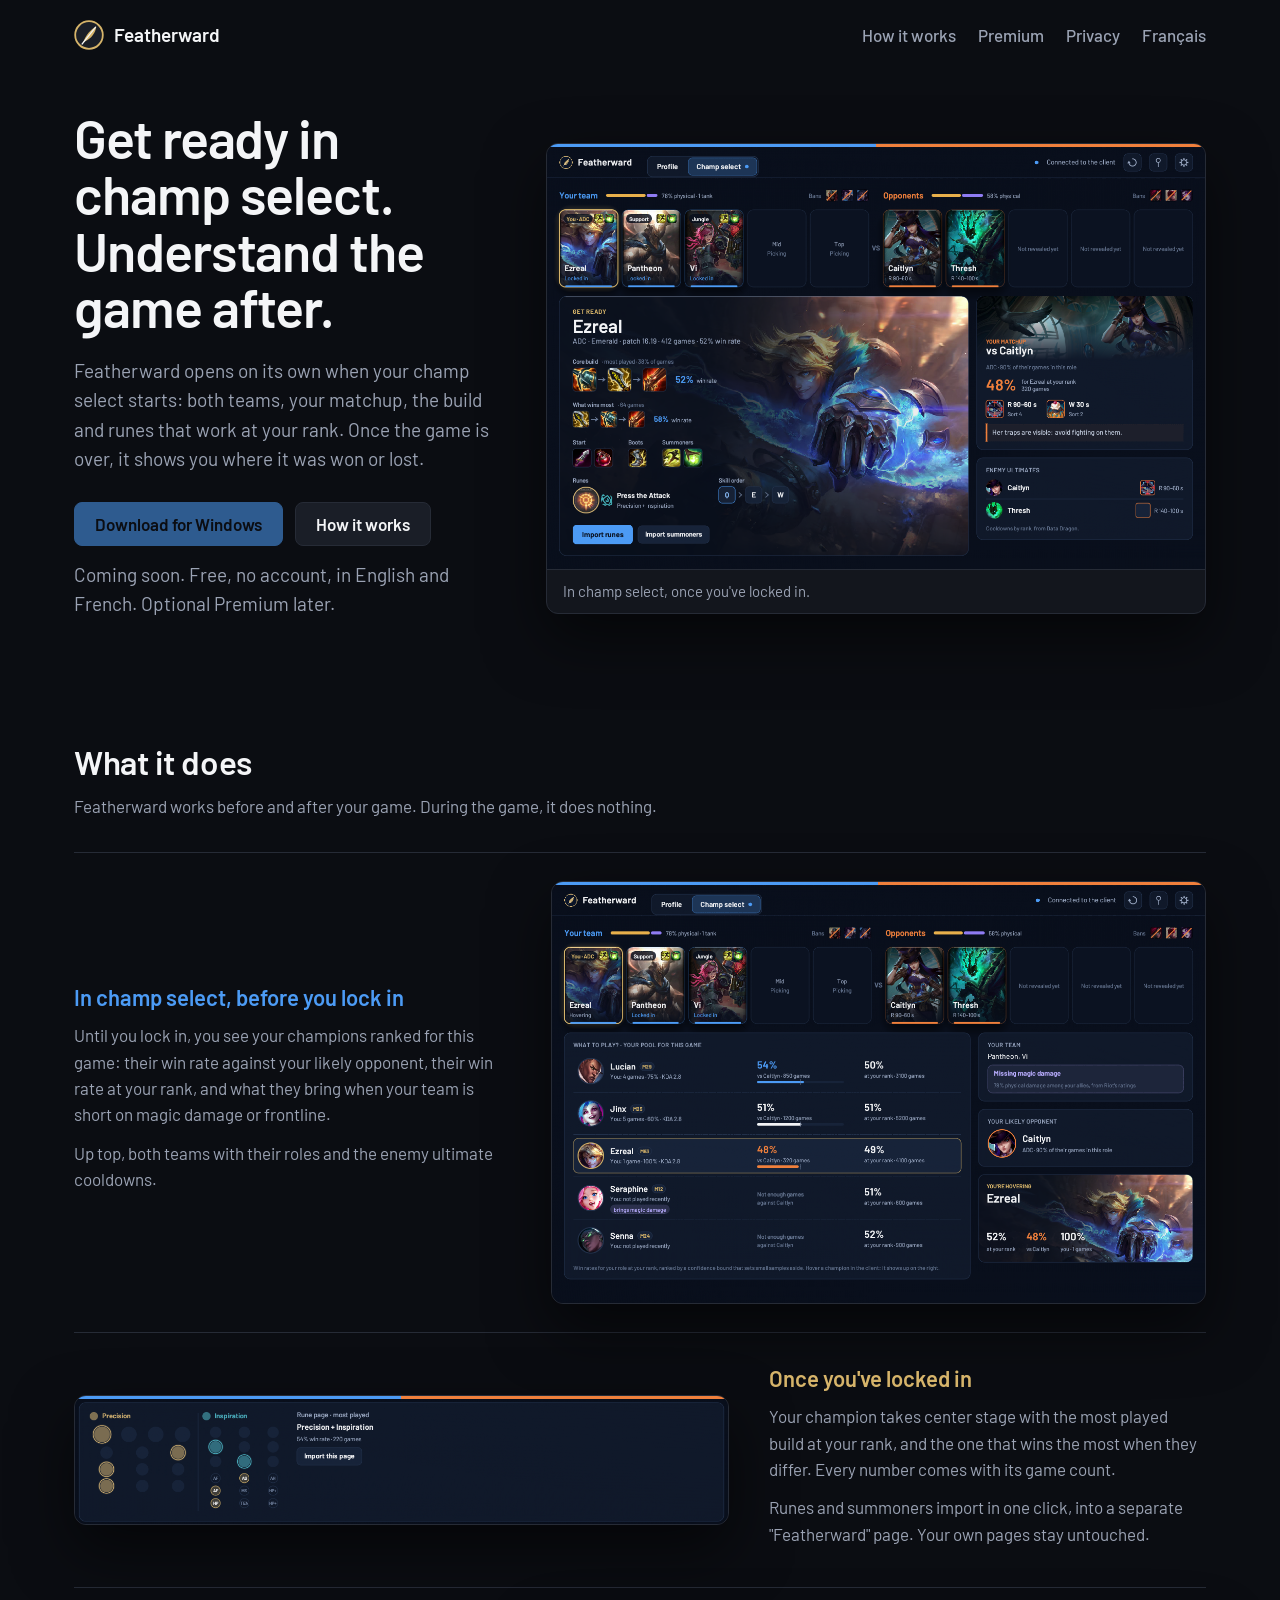
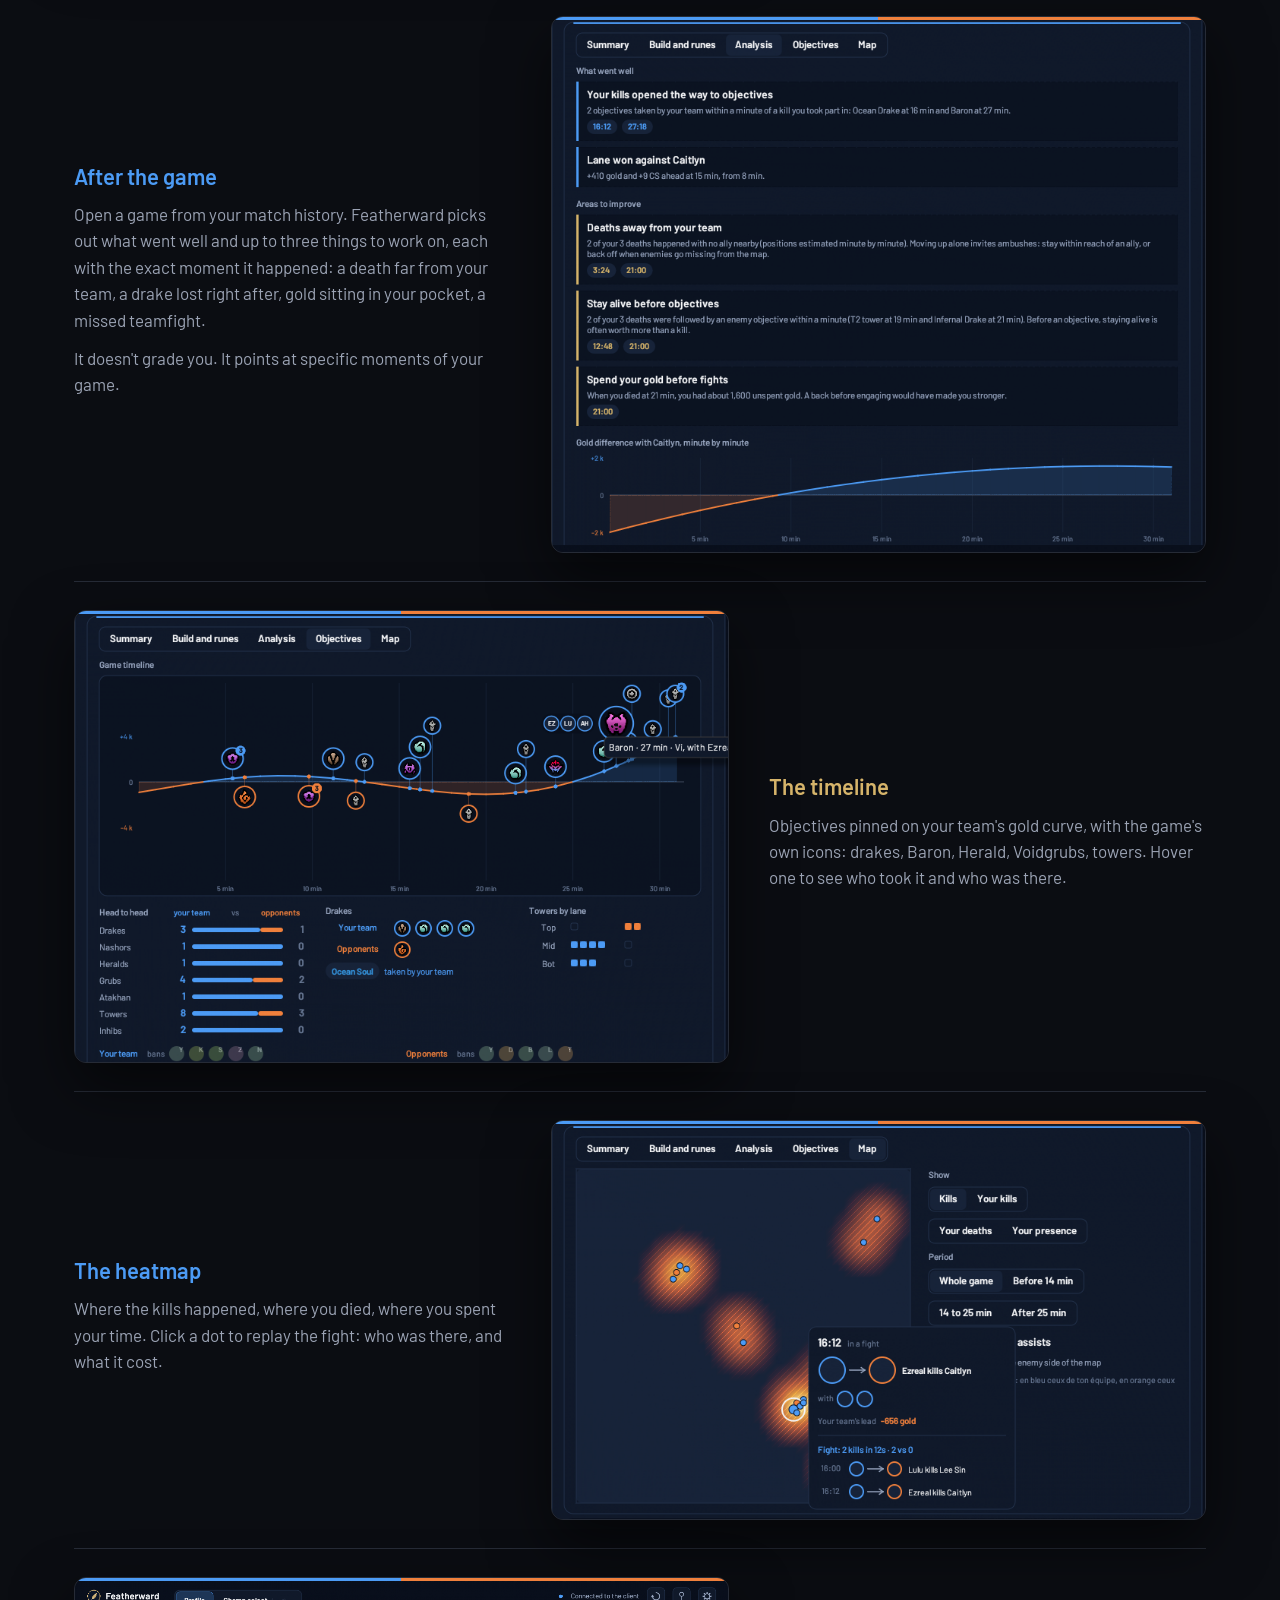
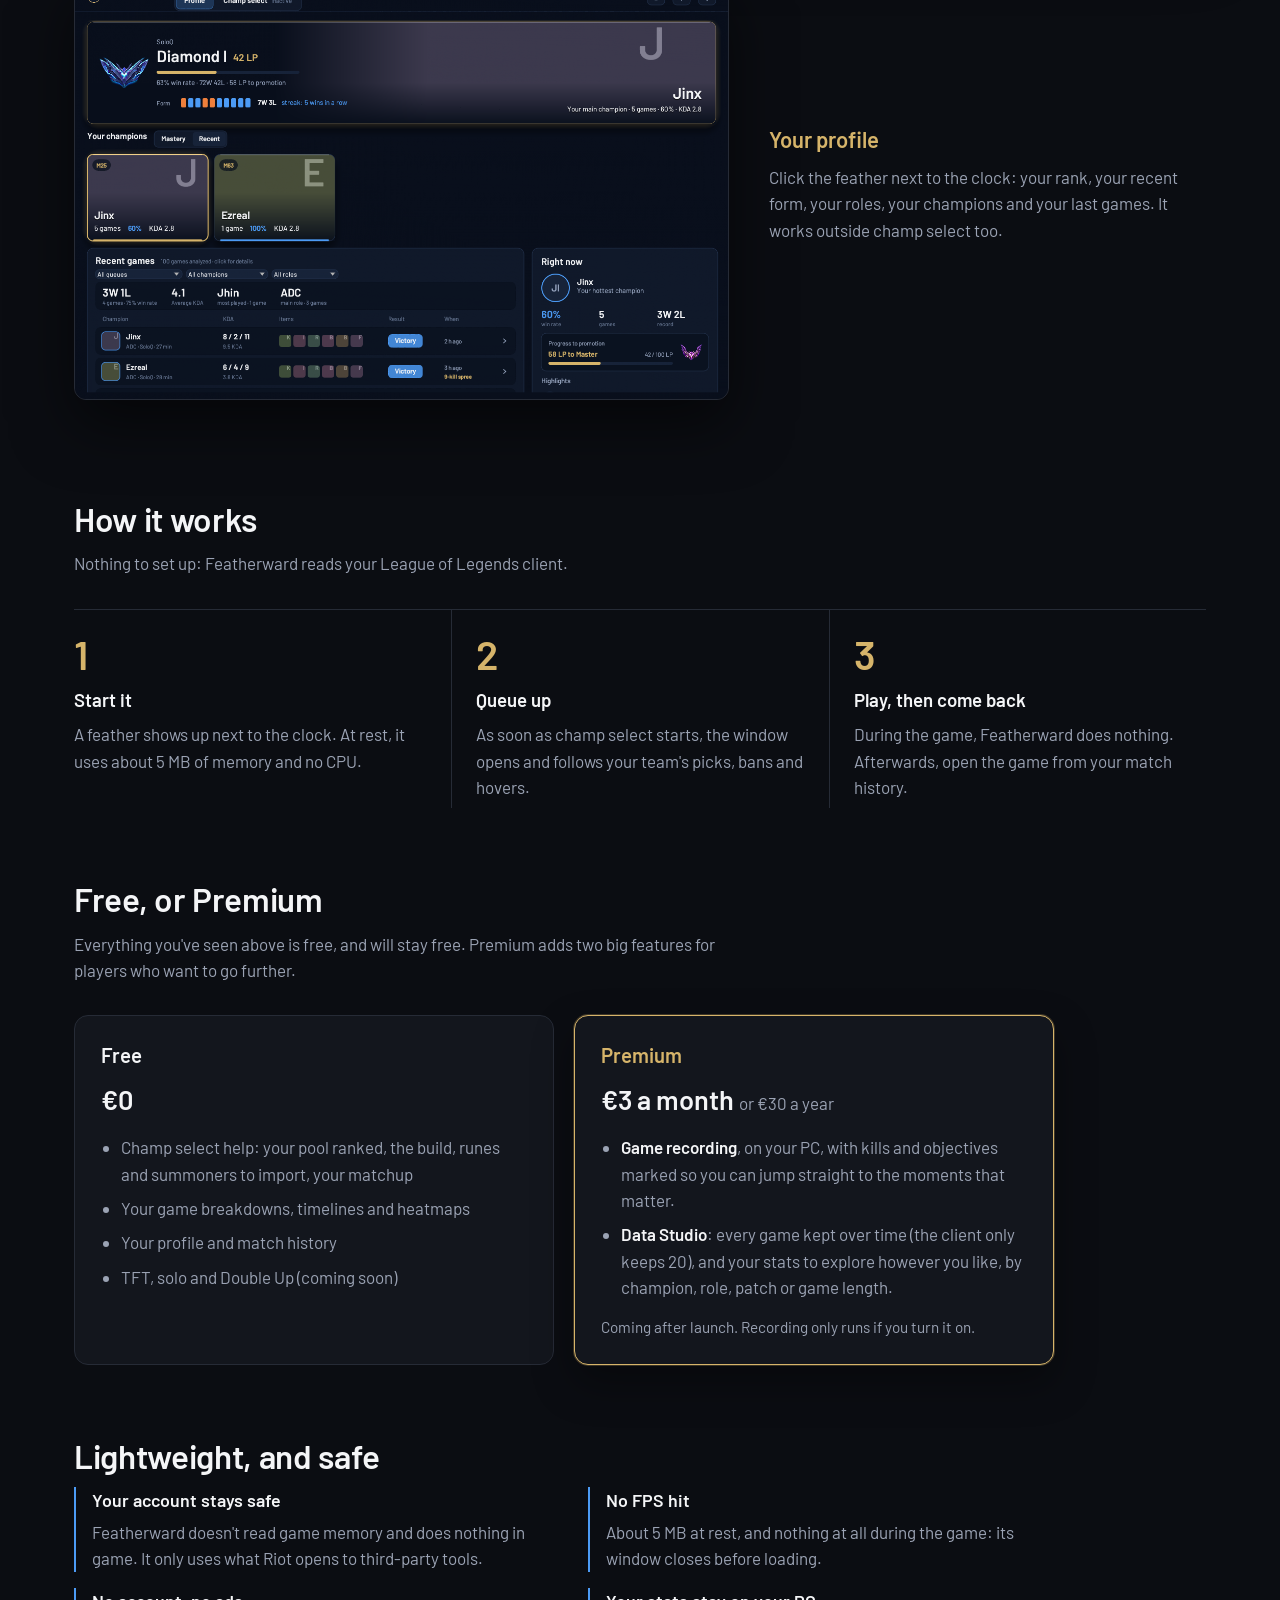
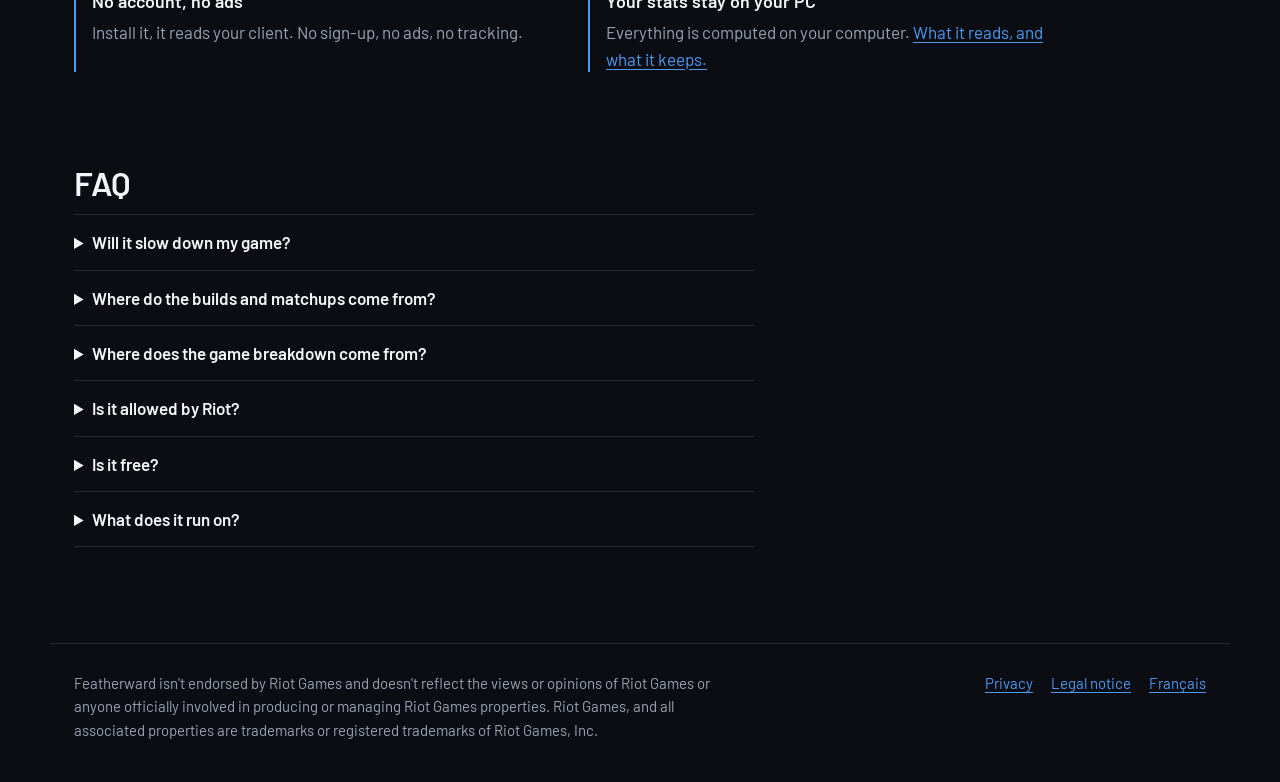
==== commit eac30141: "Offre Premium annoncée, arguments pour les joueurs - Nouvelle section « Gratuit, ou Premium » : ce q" ====
--- a/site/en/index.html
+++ b/site/en/index.html
@@ -21,7 +21,7 @@
 </a>
 <ul>
 <li><a href="#how-it-works">How it works</a></li>
-<li><a href="#fair-play">Fair play</a></li>
+<li><a href="#plans">Premium</a></li>
 <li><a href="privacy.html">Privacy</a></li>
 <li><a href="../index.html" hreflang="fr" lang="fr">Français</a></li>
 </ul>
@@ -37,7 +37,7 @@
 <a class="bouton bouton-principal" aria-disabled="true" role="link">Download for Windows</a>
 <a class="bouton" href="#how-it-works">How it works</a>
 </div>
-<p class="note">Coming soon. Free, no account, in English and French.</p>
+<p class="note">Coming soon. Free, no account, in English and French. Optional Premium later.</p>
 </div>
 <figure class="fenetre">
 <img src="../captures/en/selection.png" width="1280" height="820" alt="Featherward's champion select view once locked in: both teams, your champion with its build and runes, your matchup and the enemy ultimates.">
@@ -132,27 +132,40 @@
 </ol>
 </section>
 
-<section class="section" id="fair-play" aria-labelledby="titre-fair-play">
-<h2 id="titre-fair-play">Fair play</h2>
-<p>Featherward follows Riot's rules for third-party tools. In practice:</p>
+<section class="section" id="plans" aria-labelledby="titre-offres">
+<h2 id="titre-offres">Free, or Premium</h2>
+<p>Everything you've seen above is free, and will stay free. Premium adds two big features for players who want to go further.</p>
+<div class="offres">
+<div class="offre">
+<h3>Free</h3>
+<p class="prix">€0</p>
+<ul>
+<li>Champ select help: your pool ranked, the build, runes and summoners to import, your matchup</li>
+<li>Your game breakdowns, timelines and heatmaps</li>
+<li>Your profile and match history</li>
+<li>TFT, solo and Double Up (coming soon)</li>
+</ul>
+</div>
+<div class="offre offre-premium">
+<h3>Premium</h3>
+<p class="prix">€3 a month <span>or €30 a year</span></p>
+<ul>
+<li><strong>Game recording</strong>, on your PC, with kills and objectives marked so you can jump straight to the moments that matter.</li>
+<li><strong>Data Studio</strong>: every game kept over time (the client only keeps 20), and your stats to explore however you like, by champion, role, patch or game length.</li>
+</ul>
+<p class="note">Coming after launch. Recording only runs if you turn it on.</p>
+</div>
+</div>
+</section>
+
+<section class="section" id="lightweight" aria-labelledby="titre-leger">
+<h2 id="titre-leger">Lightweight, and safe</h2>
 <div class="engagements">
-<div><h3>Nothing in game</h3><p>It doesn't read game memory and shows nothing during the game. It notes the champions and positions once, at loading.</p></div>
-<div><h3>Streamer mode is respected</h3><p>In champ select, it never reads other players' names. A hidden player stays hidden.</p></div>
-<div><h3>No MMR</h3><p>It doesn't estimate MMR or any hidden rank. It only uses game stats.</p></div>
-<div><h3>You choose</h3><p>It suggests several builds, never just one. It only touches your client when you click, and never your own rune pages.</p></div>
-</div>
-</section>
-
-<section class="section" aria-labelledby="titre-donnees">
-<h2 id="titre-donnees">Your data</h2>
-<p>Featherward knows as little about you as it can.</p>
-<div class="engagements">
-<div><h3>No account</h3><p>No sign-up, no login.</p></div>
-<div><h3>Everything runs on your PC</h3><p>Your stats and game breakdowns stay on your computer.</p></div>
-<div><h3>Other players stay anonymous</h3><p>The shared stats come from games where no player identifier is kept.</p></div>
-<div><h3>No tracking</h3><p>No cookies, no analytics, no ads, in the app or on this site.</p></div>
-</div>
-<p><a href="privacy.html">Read the privacy policy</a></p>
+<div><h3>Your account stays safe</h3><p>Featherward doesn't read game memory and does nothing in game. It only uses what Riot opens to third-party tools.</p></div>
+<div><h3>No FPS hit</h3><p>About 5 MB at rest, and nothing at all during the game: its window closes before loading.</p></div>
+<div><h3>No account, no ads</h3><p>Install it, it reads your client. No sign-up, no ads, no tracking.</p></div>
+<div><h3>Your stats stay on your PC</h3><p>Everything is computed on your computer. <a href="privacy.html">What it reads, and what it keeps.</a></p></div>
+</div>
 </section>
 
 <section class="section faq" aria-labelledby="titre-faq">
@@ -175,7 +188,7 @@
 </details>
 <details>
 <summary>Is it free?</summary>
-<p>Yes, and everything on this page will stay free. Paid options may come later, for separate features like recording your games.</p>
+<p>The core of it, yes, and it will stay that way. Premium, at €3 a month or €30 a year, will add game recording and the Data Studio. <a href="#plans">See what's free and what's Premium</a>.</p>
 </details>
 <details>
 <summary>What does it run on?</summary>
--- a/site/style.css
+++ b/site/style.css
@@ -243,6 +243,29 @@
 .engagements h3 { margin: 0 0 4px; font-size: 1.05rem; font-weight: 600; }
 .engagements p { margin: 0; color: var(--secondaire); }
 
+/* Offres : gratuit et Premium côte à côte. */
+.offres {
+  display: grid;
+  grid-template-columns: repeat(2, minmax(0, 1fr));
+  gap: 20px;
+  max-width: 980px;
+}
+.offre {
+  background: var(--surface);
+  border: 1px solid var(--filet);
+  border-radius: 14px;
+  padding: 24px 26px;
+}
+.offre h3 { margin: 0; font-size: 1.2rem; font-weight: 600; }
+.offre .prix { font-size: 1.6rem; font-weight: 600; margin: 6px 0 14px; }
+.offre .prix span { font-size: 1rem; font-weight: 400; color: var(--secondaire); }
+.offre ul { margin: 0; padding-left: 20px; color: var(--secondaire); }
+.offre li { margin: 8px 0; }
+.offre strong { color: var(--texte); font-weight: 600; }
+.offre .note { margin: 16px 0 0; }
+.offre-premium { border-color: var(--or); box-shadow: 0 0 0 1px rgba(214, 180, 106, 0.25), 0 18px 40px rgba(0, 0, 0, 0.35); }
+.offre-premium h3 { color: var(--or); }
+
 /* Questions fréquentes : un clic pour déplier. */
 .faq details { border-top: 1px solid var(--filet); padding: 14px 0; max-width: var(--mesure); }
 .faq details:last-child { border-bottom: 1px solid var(--filet); }
@@ -290,7 +313,7 @@
   .vue:nth-of-type(even) .vue-texte { order: 0; }
   .etapes { grid-template-columns: minmax(0, 1fr); }
   .etapes li + li { padding-left: 0; border-left: 0; border-top: 1px solid var(--filet); }
-  .engagements { grid-template-columns: minmax(0, 1fr); }
+  .engagements, .offres { grid-template-columns: minmax(0, 1fr); }
   .pied { grid-template-columns: minmax(0, 1fr); }
   .navigation { flex-wrap: wrap; gap: 12px 24px; }
   .navigation ul { margin-left: 0; }
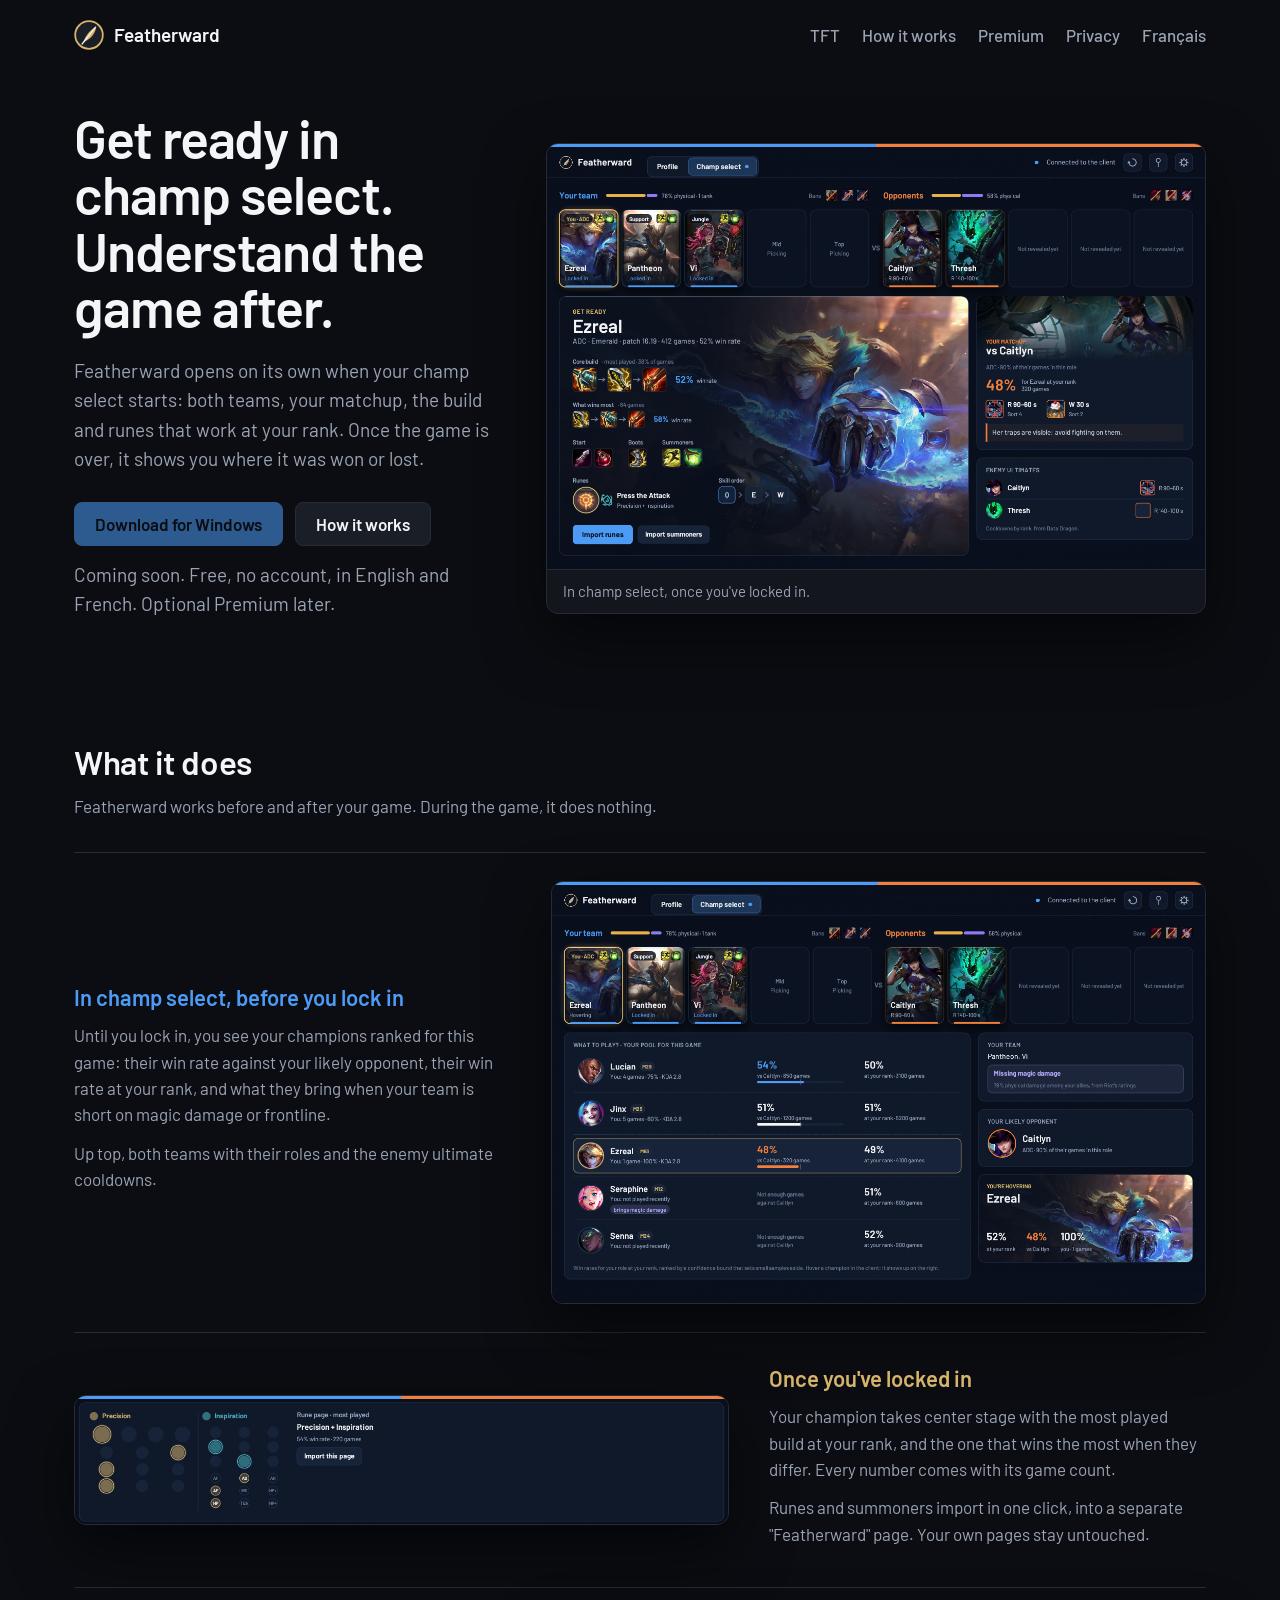
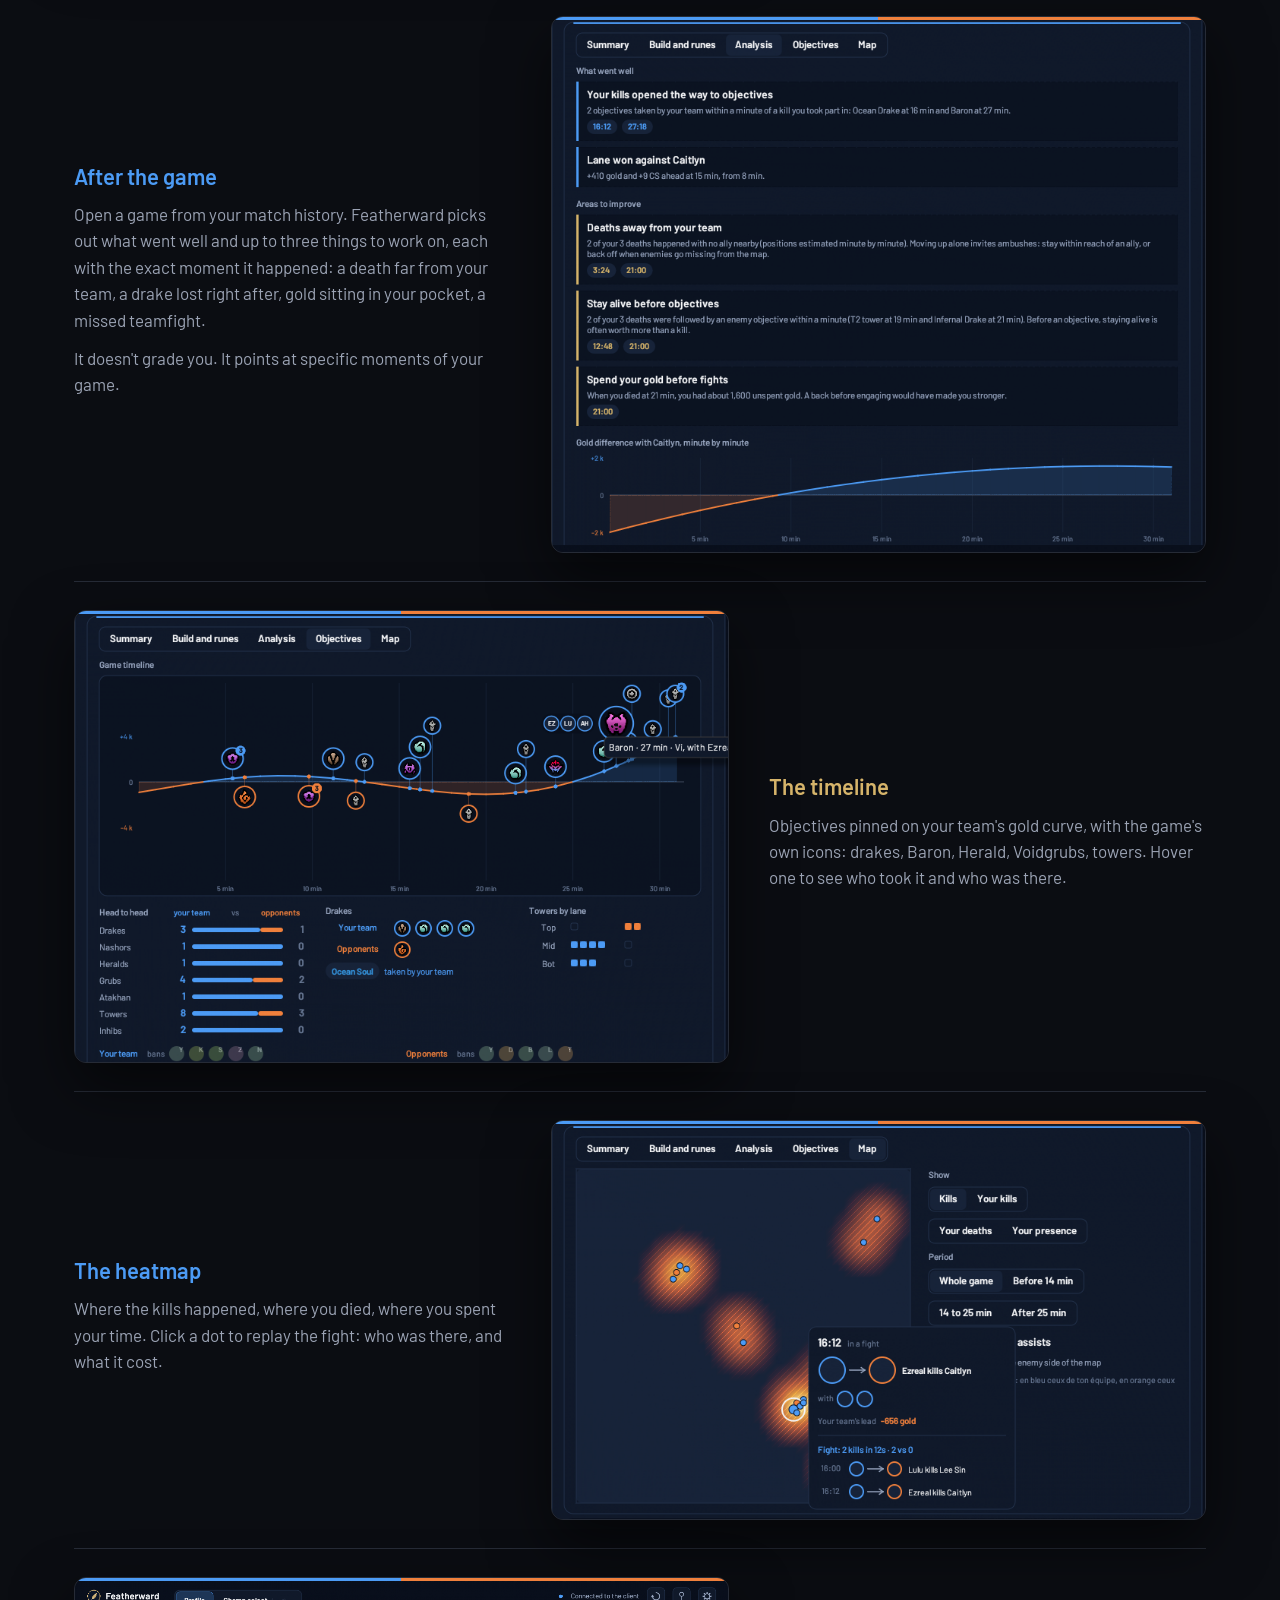
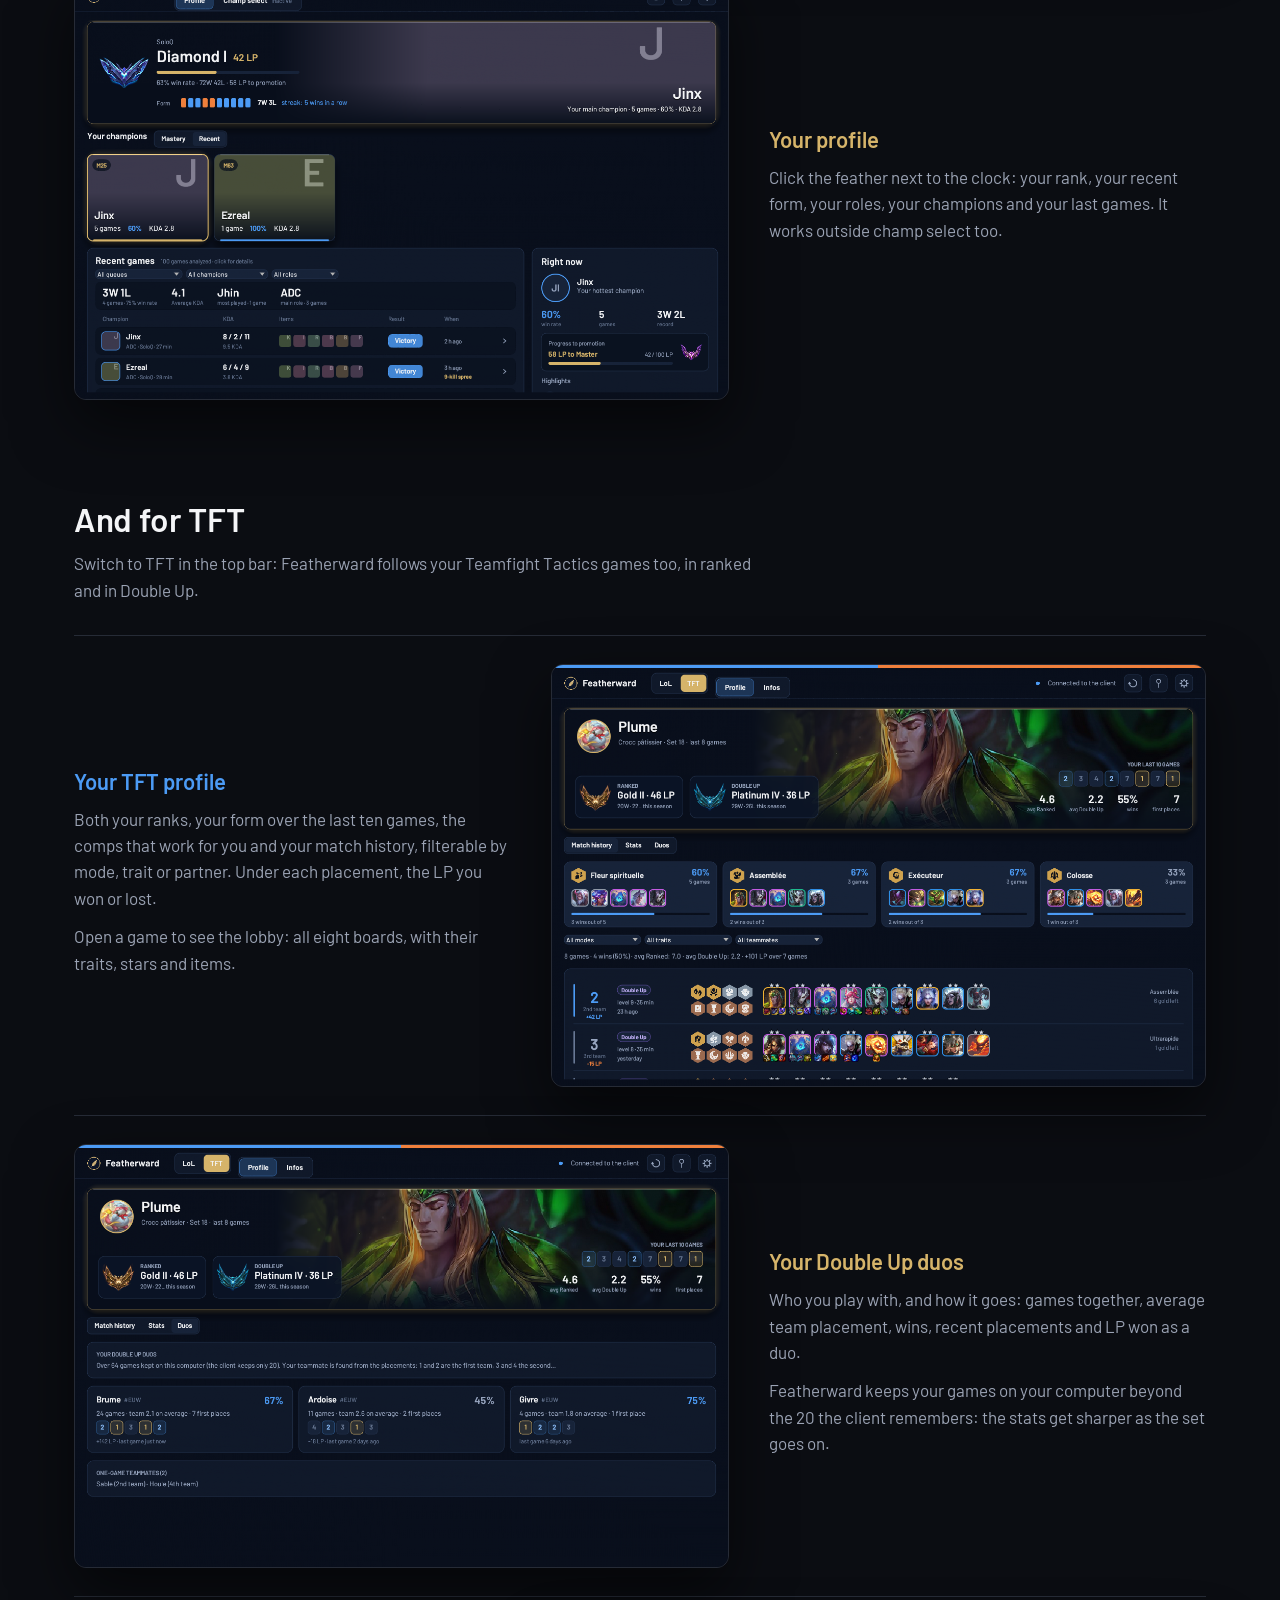
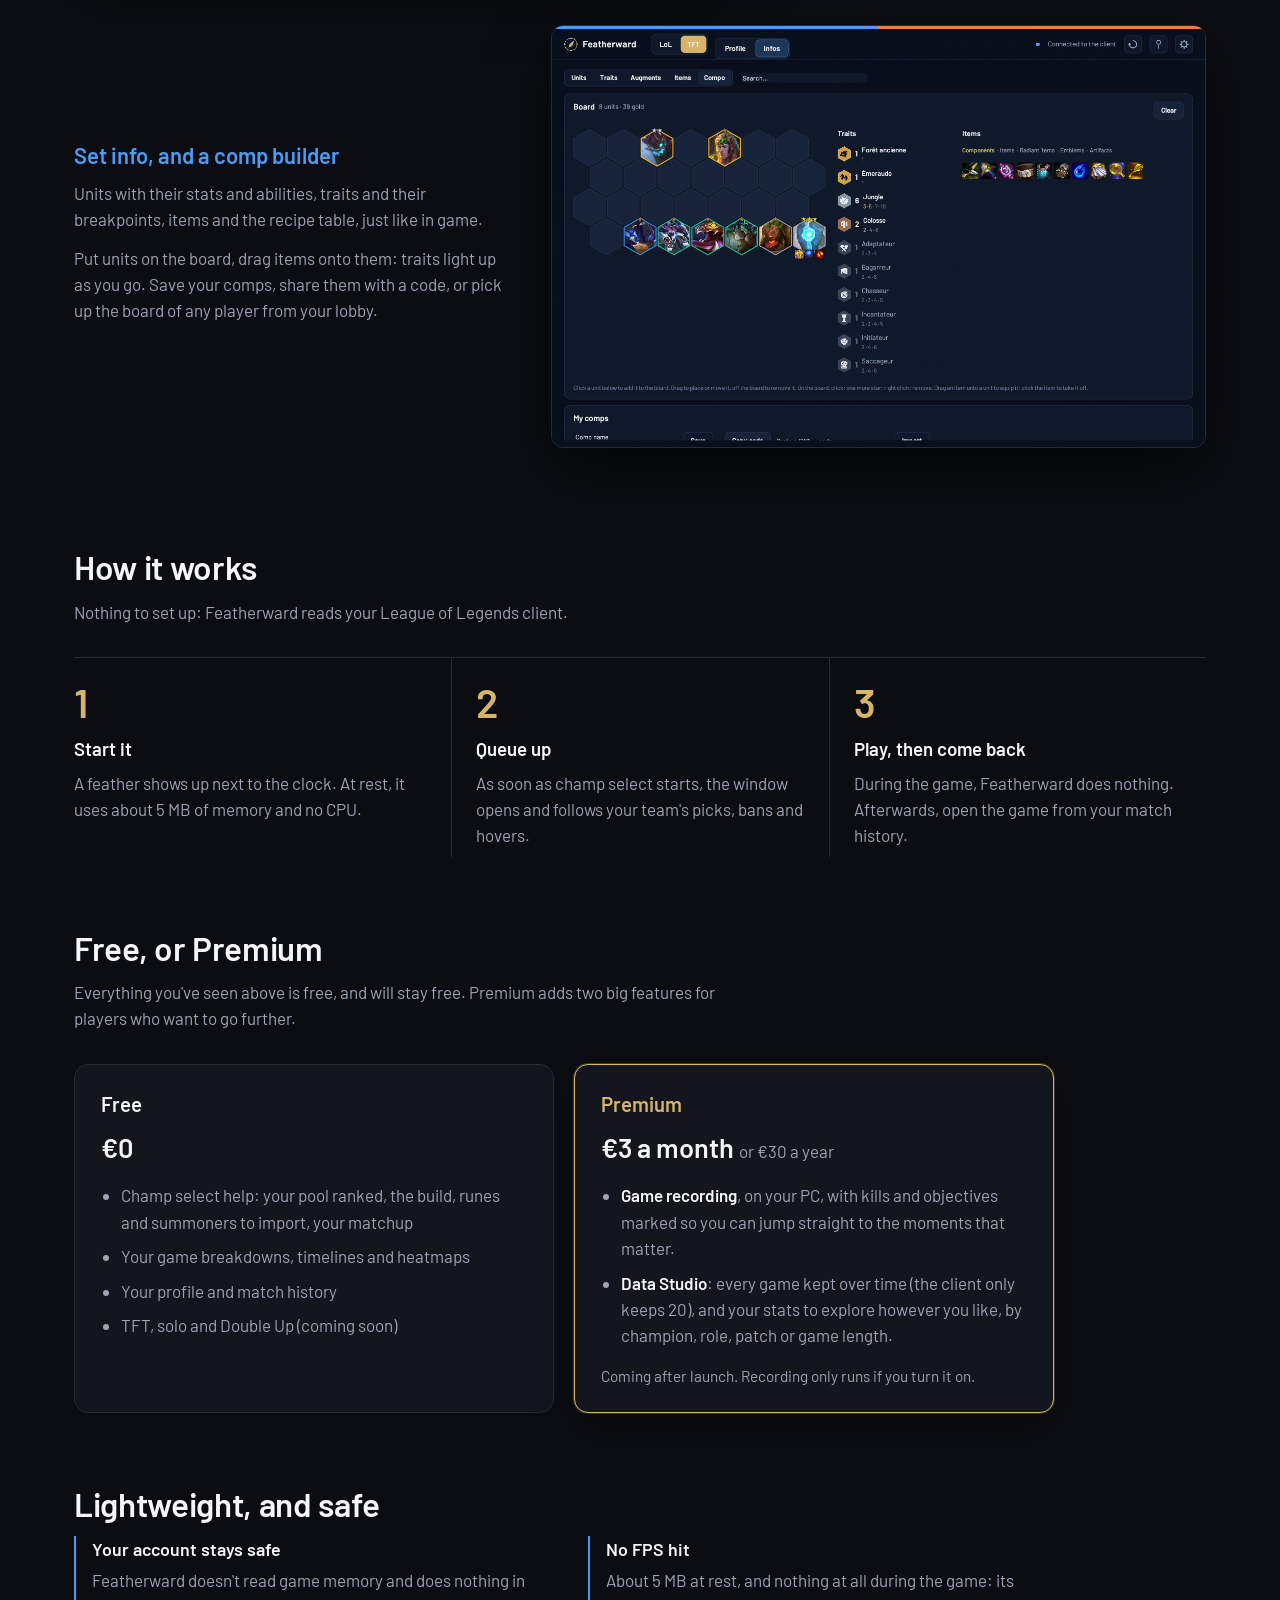
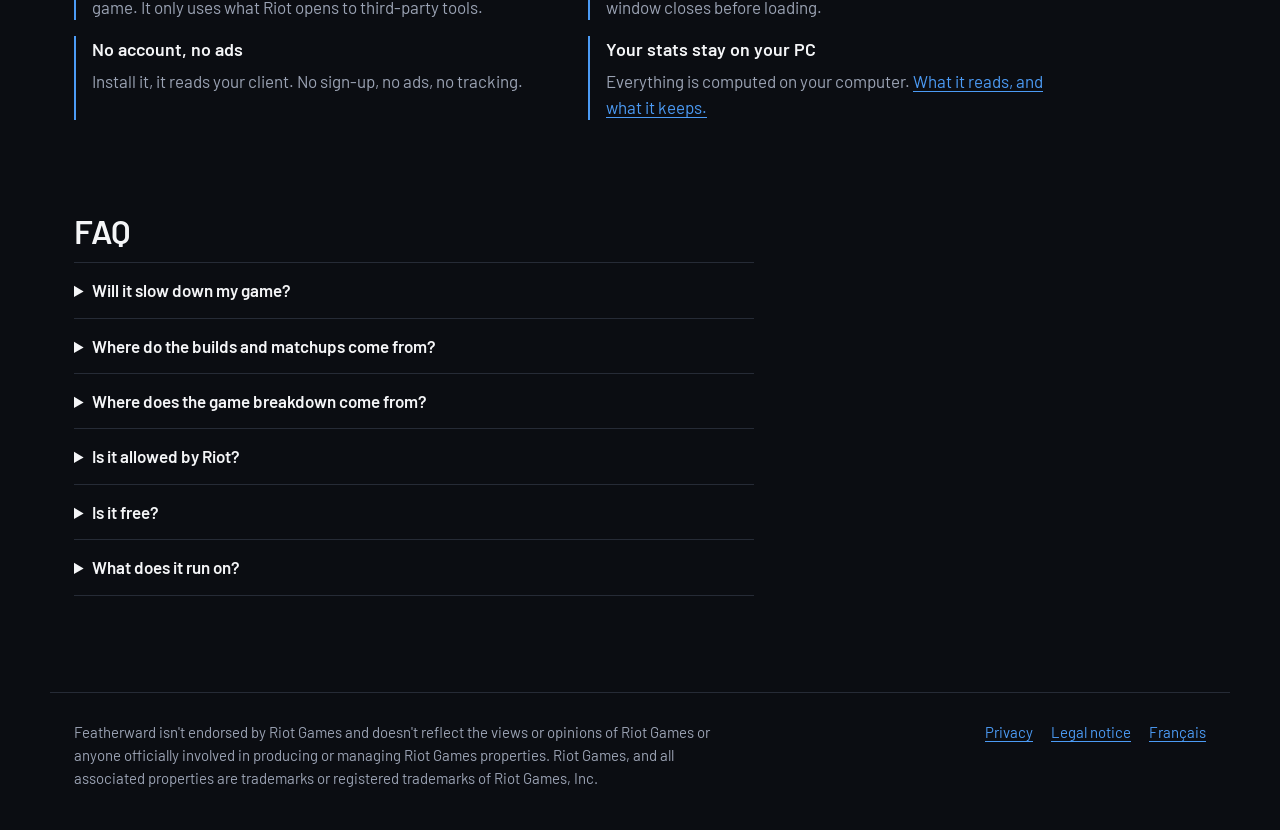
==== commit 83bc1cf3: "Section TFT : profil, duos de Double Up, Infos et comp builder (captures des rendus) Co-Authored-By:" ====
--- a/site/en/index.html
+++ b/site/en/index.html
@@ -20,6 +20,7 @@
 Featherward
 </a>
 <ul>
+<li><a href="#tft">TFT</a></li>
 <li><a href="#how-it-works">How it works</a></li>
 <li><a href="#plans">Premium</a></li>
 <li><a href="privacy.html">Privacy</a></li>
@@ -109,6 +110,44 @@
 </div>
 <figure class="fenetre">
 <img src="../captures/en/profil.png" width="1280" height="820" alt="The Profile view: rank, form over the last ten games, roles, champions and match history.">
+</figure>
+</article>
+</section>
+
+<section class="section" id="tft" aria-labelledby="titre-tft">
+<h2 id="titre-tft">And for TFT</h2>
+<p>Switch to TFT in the top bar: Featherward follows your Teamfight Tactics games too, in ranked and in Double Up.</p>
+
+<article class="vue vue-allie">
+<div class="vue-texte">
+<h3>Your TFT profile</h3>
+<p>Both your ranks, your form over the last ten games, the comps that work for you and your match history, filterable by mode, trait or partner. Under each placement, the LP you won or lost.</p>
+<p>Open a game to see the lobby: all eight boards, with their traits, stars and items.</p>
+</div>
+<figure class="fenetre">
+<img src="../captures/en/tft-profil.png" width="1280" height="820" alt="The TFT profile: ranked and Double Up ranks, recent form, comps and match history with each game's LP.">
+</figure>
+</article>
+
+<article class="vue vue-toi">
+<div class="vue-texte">
+<h3>Your Double Up duos</h3>
+<p>Who you play with, and how it goes: games together, average team placement, wins, recent placements and LP won as a duo.</p>
+<p>Featherward keeps your games on your computer beyond the 20 the client remembers: the stats get sharper as the set goes on.</p>
+</div>
+<figure class="fenetre">
+<img src="../captures/en/tft-duos.png" width="1280" height="820" alt="The Duos tab: for each partner, games played together, average placement, recent placements and LP.">
+</figure>
+</article>
+
+<article class="vue vue-allie">
+<div class="vue-texte">
+<h3>Set info, and a comp builder</h3>
+<p>Units with their stats and abilities, traits and their breakpoints, items and the recipe table, just like in game.</p>
+<p>Put units on the board, drag items onto them: traits light up as you go. Save your comps, share them with a code, or pick up the board of any player from your lobby.</p>
+</div>
+<figure class="fenetre">
+<img src="../captures/en/tft-compo.png" width="1280" height="820" alt="The comp builder: a four-row board, active traits, the item palette and the unit pool by cost.">
 </figure>
 </article>
 </section>
